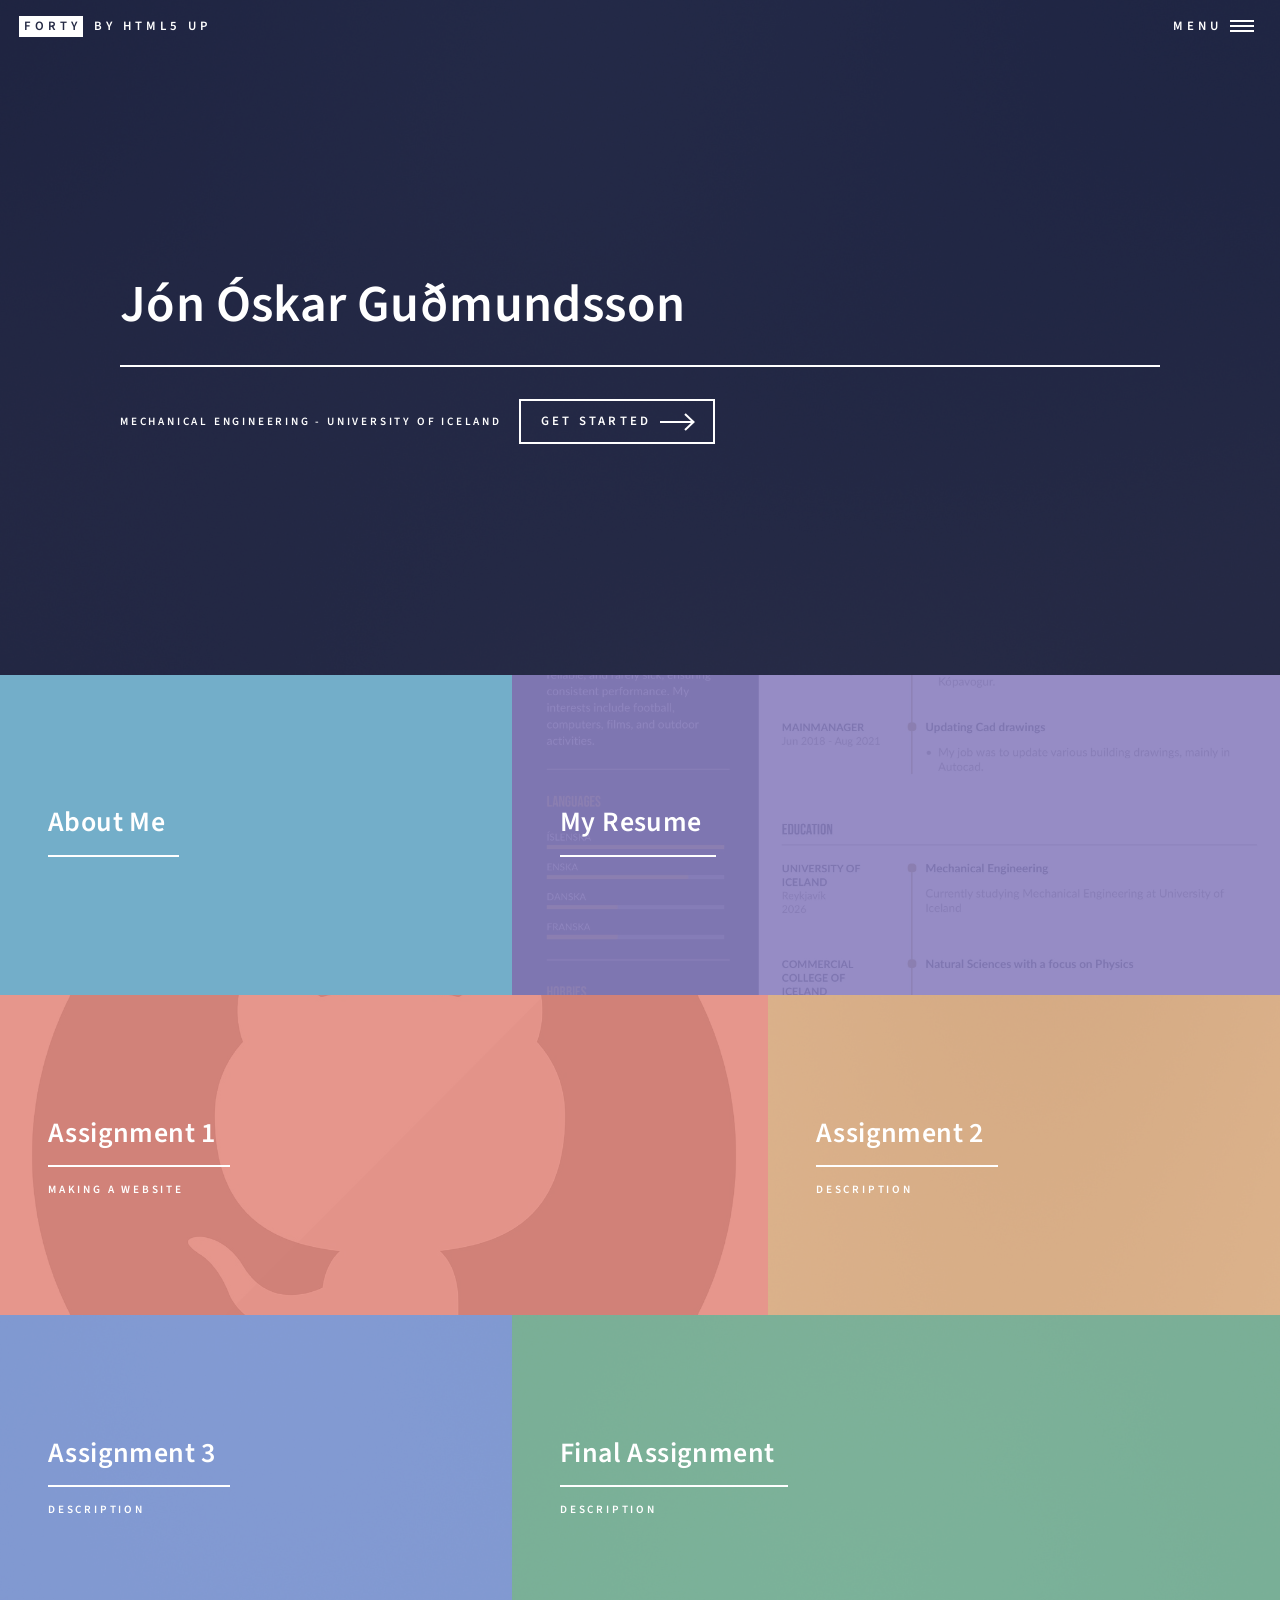
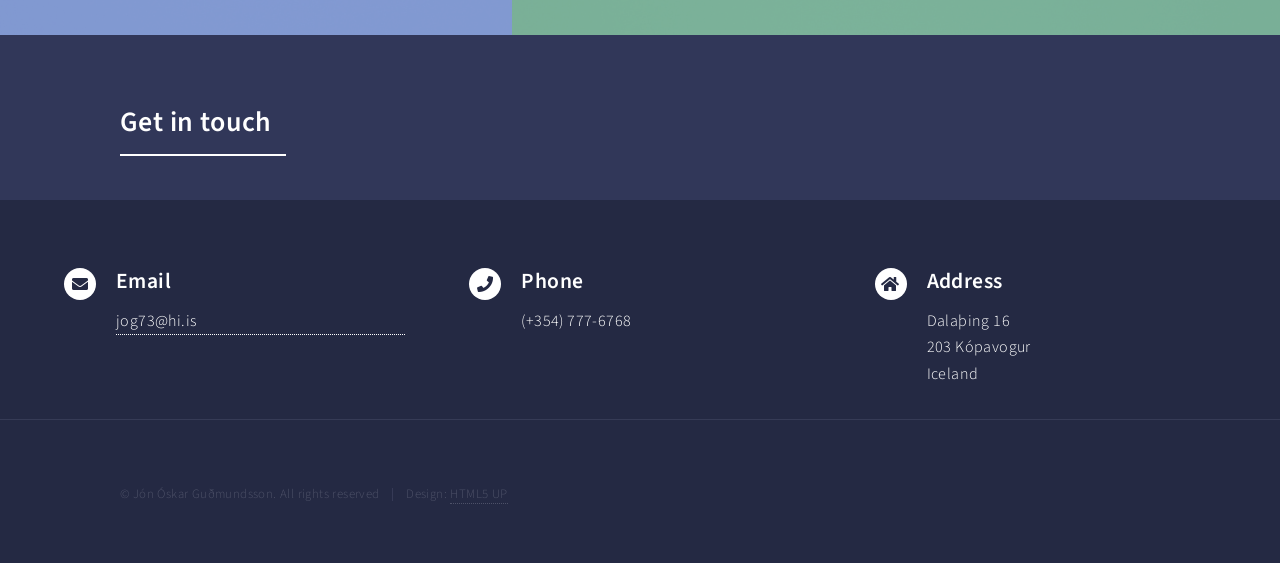
==== index.html @ 3172fc83 "Add website files" ====
<!DOCTYPE HTML>
<!--
	Forty by HTML5 UP
	html5up.net | @ajlkn
	Free for personal and commercial use under the CCA 3.0 license (html5up.net/license)
-->
<html>
	<head>
		<title>Forty by HTML5 UP</title>
		<meta charset="utf-8" />
		<meta name="viewport" content="width=device-width, initial-scale=1, user-scalable=no" />
		<link rel="stylesheet" href="assets/css/main.css" />
		<noscript><link rel="stylesheet" href="assets/css/noscript.css" /></noscript>
	</head>
	<body class="is-preload">

		<!-- Wrapper -->
			<div id="wrapper">

				<!-- Header -->
					<header id="header" class="alt">
						<a href="index.html" class="logo"><strong>Forty</strong> <span>by HTML5 UP</span></a>
						<nav>
							<a href="#menu">Menu</a>
						</nav>
					</header>

				<!-- Menu -->
					<nav id="menu">
						<ul class="links">
							<li><a href="index.html">Home</a></li>
							<li><a href="aboutme.html">About Me</a></li>
							<li><a href="resume.html">My Resume</a></li>
							<li><a href="assignment1.html">Assignment 1</a></li>
							<li><a href="assignment2.html">Assignment 2</a></li>
							<li><a href="assignment3.html">Assignment 3</a></li>
							<li><a href="finalassignment.html">Final Assignment </a></li>
						</ul>
					</nav>

				<!-- Banner -->
					<section id="banner" class="major">
						<div class="inner">
							<header class="major">
								<h1>Jón Óskar Guðmundsson</h1>
							</header>
							<div class="content">
								<p>Mechanical engineering - university of iceland</p>
								<ul class="actions">
									<li><a href="#one" class="button next scrolly">Get Started</a></li>
								</ul>
							</div>
						</div>
					</section>

				<!-- Main -->
					<div id="main">

						<!-- One -->
							<section id="one" class="tiles">
								<article>
									<span class="image">
										<img src="mig.jpg" alt="" />
									</span>
									<header class="major">
										<h3><a href="aboutme.html" class="link">About Me</a></h3>
										<p></p>
									</header>
								</article>
								<article>
									<span class="image">
										<img src="images/resume.jpg" alt="" />
									</span>
									<header class="major">
										<h3><a href="resume.html" class="link">My Resume</a></h3>
										<p></p>
									</header>
								</article>
								<article>
									<span class="image">
										<img src="images/github_image.jpg" alt="" />
									</span>
									<header class="major">
										<h3><a href="assignment1.html" class="link">Assignment 1</a></h3>
										<p>Making a website</p>
									</header>
								</article>
								<article>
									<span class="image">
										<img src="images/pic04.jpg" alt="" />
									</span>
									<header class="major">
										<h3><a href="assignment2.html" class="link">Assignment 2</a></h3>
										<p>Description</p>
									</header>
								</article>
								<article>
									<span class="image">
										<img src="images/pic05.jpg" alt="" />
									</span>
									<header class="major">
										<h3><a href="assignment3.html" class="link">Assignment 3</a></h3>
										<p>Description</p>
									</header>
								</article>
								<article>
									<span class="image">
										<img src="images/pic06.jpg" alt="" />
									</span>
									<header class="major">
										<h3><a href="finalassignment.html" class="link">Final Assignment</a></h3>
										<p>Description</p>
									</header>
								</article>
							</section>

						<!-- Two -->
							<section id="two">
								<div class="inner center">
									<header class="major">
										<h2>Get in touch</h2>
									</header>
								</div>
							</section>

					</div>

				<!-- Contact -->
					<section id="contact">
							<section class="split">
								<section>
									<div class="contact-method">
										<span class="icon solid alt fa-envelope"></span>
										<h3>Email</h3>
										<a href="#">jog73@hi.is</a>
									</div>
								</section>
								<section>
									<div class="contact-method">
										<span class="icon solid alt fa-phone"></span>
										<h3>Phone</h3>
										<span>(+354) 777-6768</span>
									</div>
								</section>
								<section>
									<div class="contact-method">
										<span class="icon solid alt fa-home"></span>
										<h3>Address</h3>
										<span>Dalaþing 16<br />
										203 Kópavogur<br />
										Iceland</span>
									</div>
								</section>
							</section>
					</section>
				
				<!-- Footer -->
					<footer id="footer">
						<div class="inner">
							<ul class="copyright">
								<li>© Jón Óskar Guðmundsson. All rights reserved</li><li>Design: <a href="https://html5up.net">HTML5 UP</a></li>
							</ul>
						</div>
					</footer>

			</div>

		<!-- Scripts -->
			<script src="assets/js/jquery.min.js"></script>
			<script src="assets/js/jquery.scrolly.min.js"></script>
			<script src="assets/js/jquery.scrollex.min.js"></script>
			<script src="assets/js/browser.min.js"></script>
			<script src="assets/js/breakpoints.min.js"></script>
			<script src="assets/js/util.js"></script>
			<script src="assets/js/main.js"></script>

	</body>
</html>
---- assets/css/main.css ----
@import url(fontawesome-all.min.css);
@import url("https://fonts.googleapis.com/css?family=Source+Sans+Pro:300,300italic,600,600italic");

/*
	Forty by HTML5 UP
	html5up.net | @ajlkn
	Free for personal and commercial use under the CCA 3.0 license (html5up.net/license)
*/

html, body, div, span, applet, object,
iframe, h1, h2, h3, h4, h5, h6, p, blockquote,
pre, a, abbr, acronym, address, big, cite,
code, del, dfn, em, img, ins, kbd, q, s, samp,
small, strike, strong, sub, sup, tt, var, b,
u, i, center, dl, dt, dd, ol, ul, li, fieldset,
form, label, legend, table, caption, tbody,
tfoot, thead, tr, th, td, article, aside,
canvas, details, embed, figure, figcaption,
footer, header, hgroup, menu, nav, output, ruby,
section, summary, time, mark, audio, video {
	margin: 0;
	padding: 0;
	border: 0;
	font-size: 100%;
	font: inherit;
	vertical-align: baseline;}

article, aside, details, figcaption, figure,
footer, header, hgroup, menu, nav, section {
	display: block;}

body {
	line-height: 1;
}

ol, ul {
	list-style: none;
}

blockquote, q {
	quotes: none;
}

	blockquote:before, blockquote:after, q:before, q:after {
		content: '';
		content: none;
	}

table {
	border-collapse: collapse;
	border-spacing: 0;
}

body {
	-webkit-text-size-adjust: none;
}

mark {
	background-color: transparent;
	color: inherit;
}

input::-moz-focus-inner {
	border: 0;
	padding: 0;
}

input, select, textarea {
	-moz-appearance: none;
	-webkit-appearance: none;
	-ms-appearance: none;
	appearance: none;
}

/* Basic */

	@-ms-viewport {
		width: device-width;
	}

	body {
		-ms-overflow-style: scrollbar;
	}

	@media screen and (max-width: 480px) {

		html, body {
			min-width: 320px;
		}

	}

	html {
		box-sizing: border-box;
	}

	*, *:before, *:after {
		box-sizing: inherit;
	}

	body {
		background: #242943; /* #242943 */
	}

		body.is-preload *, body.is-preload *:before, body.is-preload *:after {
			-moz-animation: none !important;
			-webkit-animation: none !important;
			-ms-animation: none !important;
			animation: none !important;
			-moz-transition: none !important;
			-webkit-transition: none !important;
			-ms-transition: none !important;
			transition: none !important;
		}

/* Type */

	body, input, select, textarea {
		color: #ffffff;
		font-family: "Source Sans Pro", Helvetica, sans-serif;
		font-size: 17pt;
		font-weight: 300;
		letter-spacing: 0.025em;
		line-height: 1.65;
	}

		@media screen and (max-width: 1680px) {

			body, input, select, textarea {
				font-size: 14pt;
			}

		}

		@media screen and (max-width: 1280px) {

			body, input, select, textarea {
				font-size: 12pt;
			}

		}

		@media screen and (max-width: 360px) {

			body, input, select, textarea {
				font-size: 11pt;
			}

		}

	a {
		-moz-transition: color 0.2s ease-in-out, border-bottom-color 0.2s ease-in-out;
		-webkit-transition: color 0.2s ease-in-out, border-bottom-color 0.2s ease-in-out;
		-ms-transition: color 0.2s ease-in-out, border-bottom-color 0.2s ease-in-out;
		transition: color 0.2s ease-in-out, border-bottom-color 0.2s ease-in-out;
		border-bottom: dotted 1px;
		color: inherit;
		text-decoration: none;
	}

		a:hover {
			border-bottom-color: transparent;
			color: #9bf1ff !important;
		}

		a:active {
			color: #53e3fb !important;
		}

	strong, b {
		color: #ffffff;
		font-weight: 600;
	}

	em, i {
		font-style: italic;
	}

	p {
		margin: 0 0 2em 0;
	}

	h1, h2, h3, h4, h5, h6 {
		color: #ffffff;
		font-weight: 600;
		line-height: 1.65;
		margin: 0 0 1em 0;
	}

		h1 a, h2 a, h3 a, h4 a, h5 a, h6 a {
			color: inherit;
			border-bottom: 0;
		}

	h1 {
		font-size: 2.5em;
	}

	h2 {
		font-size: 1.75em;
	}

	h3 {
		font-size: 1.35em;
	}

	h4 {
		font-size: 1.1em;
	}

	h5 {
		font-size: 0.9em;
	}

	h6 {
		font-size: 0.7em;
	}

	@media screen and (max-width: 736px) {

		h1 {
			font-size: 2em;
		}

		h2 {
			font-size: 1.5em;
		}

		h3 {
			font-size: 1.25em;
		}

	}

	sub {
		font-size: 0.8em;
		position: relative;
		top: 0.5em;
	}

	sup {
		font-size: 0.8em;
		position: relative;
		top: -0.5em;
	}

	blockquote {
		border-left: solid 4px rgba(212, 212, 255, 0.1);
		font-style: italic;
		margin: 0 0 2em 0;
		padding: 0.5em 0 0.5em 2em;
	}

	code {
		background: rgba(212, 212, 255, 0.035);
		font-family: "Courier New", monospace;
		font-size: 0.9em;
		margin: 0 0.25em;
		padding: 0.25em 0.65em;
	}

	pre {
		-webkit-overflow-scrolling: touch;
		font-family: "Courier New", monospace;
		font-size: 0.9em;
		margin: 0 0 2em 0;
	}

		pre code {
			display: block;
			line-height: 1.75;
			padding: 1em 1.5em;
			overflow-x: auto;
		}

	hr {
		border: 0;
		border-bottom: solid 1px rgba(212, 212, 255, 0.1);
		margin: 2em 0;
	}

		hr.major {
			margin: 3em 0;
		}

	.align-left {
		text-align: left;
	}

	.align-center {
		text-align: center;
	}

	.align-right {
		text-align: right;
	}

/* Row */

	.row {
		display: flex;
		flex-wrap: wrap;
		box-sizing: border-box;
		align-items: stretch;
	}

		.row > * {
			box-sizing: border-box;
		}

		.row.gtr-uniform > * > :last-child {
			margin-bottom: 0;
		}

		.row.aln-left {
			justify-content: flex-start;
		}

		.row.aln-center {
			justify-content: center;
		}

		.row.aln-right {
			justify-content: flex-end;
		}

		.row.aln-top {
			align-items: flex-start;
		}

		.row.aln-middle {
			align-items: center;
		}

		.row.aln-bottom {
			align-items: flex-end;
		}

		.row > .imp {
			order: -1;
		}

		.row > .col-1 {
			width: 8.33333%;
		}

		.row > .off-1 {
			margin-left: 8.33333%;
		}

		.row > .col-2 {
			width: 16.66667%;
		}

		.row > .off-2 {
			margin-left: 16.66667%;
		}

		.row > .col-3 {
			width: 25%;
		}

		.row > .off-3 {
			margin-left: 25%;
		}

		.row > .col-4 {
			width: 33.33333%;
		}

		.row > .off-4 {
			margin-left: 33.33333%;
		}

		.row > .col-5 {
			width: 41.66667%;
		}

		.row > .off-5 {
			margin-left: 41.66667%;
		}

		.row > .col-6 {
			width: 50%;
		}

		.row > .off-6 {
			margin-left: 50%;
		}

		.row > .col-7 {
			width: 58.33333%;
		}

		.row > .off-7 {
			margin-left: 58.33333%;
		}

		.row > .col-8 {
			width: 66.66667%;
		}

		.row > .off-8 {
			margin-left: 66.66667%;
		}

		.row > .col-9 {
			width: 75%;
		}

		.row > .off-9 {
			margin-left: 75%;
		}

		.row > .col-10 {
			width: 83.33333%;
		}

		.row > .off-10 {
			margin-left: 83.33333%;
		}

		.row > .col-11 {
			width: 91.66667%;
		}

		.row > .off-11 {
			margin-left: 91.66667%;
		}

		.row > .col-12 {
			width: 100%;
		}

		.row > .off-12 {
			margin-left: 100%;
		}

		.row.gtr-0 {
			margin-top: 0;
			margin-left: 0em;
		}

			.row.gtr-0 > * {
				padding: 0 0 0 0em;
			}

			.row.gtr-0.gtr-uniform {
				margin-top: 0em;
			}

				.row.gtr-0.gtr-uniform > * {
					padding-top: 0em;
				}

		.row.gtr-25 {
			margin-top: 0;
			margin-left: -0.5em;
		}

			.row.gtr-25 > * {
				padding: 0 0 0 0.5em;
			}

			.row.gtr-25.gtr-uniform {
				margin-top: -0.5em;
			}

				.row.gtr-25.gtr-uniform > * {
					padding-top: 0.5em;
				}

		.row.gtr-50 {
			margin-top: 0;
			margin-left: -1em;
		}

			.row.gtr-50 > * {
				padding: 0 0 0 1em;
			}

			.row.gtr-50.gtr-uniform {
				margin-top: -1em;
			}

				.row.gtr-50.gtr-uniform > * {
					padding-top: 1em;
				}

		.row {
			margin-top: 0;
			margin-left: -2em;
		}

			.row > * {
				padding: 0 0 0 2em;
			}

			.row.gtr-uniform {
				margin-top: -2em;
			}

				.row.gtr-uniform > * {
					padding-top: 2em;
				}

		.row.gtr-150 {
			margin-top: 0;
			margin-left: -3em;
		}

			.row.gtr-150 > * {
				padding: 0 0 0 3em;
			}

			.row.gtr-150.gtr-uniform {
				margin-top: -3em;
			}

				.row.gtr-150.gtr-uniform > * {
					padding-top: 3em;
				}

		.row.gtr-200 {
			margin-top: 0;
			margin-left: -4em;
		}

			.row.gtr-200 > * {
				padding: 0 0 0 4em;
			}

			.row.gtr-200.gtr-uniform {
				margin-top: -4em;
			}

				.row.gtr-200.gtr-uniform > * {
					padding-top: 4em;
				}

		@media screen and (max-width: 1680px) {

			.row {
				display: flex;
				flex-wrap: wrap;
				box-sizing: border-box;
				align-items: stretch;
			}

				.row > * {
					box-sizing: border-box;
				}

				.row.gtr-uniform > * > :last-child {
					margin-bottom: 0;
				}

				.row.aln-left {
					justify-content: flex-start;
				}

				.row.aln-center {
					justify-content: center;
				}

				.row.aln-right {
					justify-content: flex-end;
				}

				.row.aln-top {
					align-items: flex-start;
				}

				.row.aln-middle {
					align-items: center;
				}

				.row.aln-bottom {
					align-items: flex-end;
				}

				.row > .imp-xlarge {
					order: -1;
				}

				.row > .col-1-xlarge {
					width: 8.33333%;
				}

				.row > .off-1-xlarge {
					margin-left: 8.33333%;
				}

				.row > .col-2-xlarge {
					width: 16.66667%;
				}

				.row > .off-2-xlarge {
					margin-left: 16.66667%;
				}

				.row > .col-3-xlarge {
					width: 25%;
				}

				.row > .off-3-xlarge {
					margin-left: 25%;
				}

				.row > .col-4-xlarge {
					width: 33.33333%;
				}

				.row > .off-4-xlarge {
					margin-left: 33.33333%;
				}

				.row > .col-5-xlarge {
					width: 41.66667%;
				}

				.row > .off-5-xlarge {
					margin-left: 41.66667%;
				}

				.row > .col-6-xlarge {
					width: 50%;
				}

				.row > .off-6-xlarge {
					margin-left: 50%;
				}

				.row > .col-7-xlarge {
					width: 58.33333%;
				}

				.row > .off-7-xlarge {
					margin-left: 58.33333%;
				}

				.row > .col-8-xlarge {
					width: 66.66667%;
				}

				.row > .off-8-xlarge {
					margin-left: 66.66667%;
				}

				.row > .col-9-xlarge {
					width: 75%;
				}

				.row > .off-9-xlarge {
					margin-left: 75%;
				}

				.row > .col-10-xlarge {
					width: 83.33333%;
				}

				.row > .off-10-xlarge {
					margin-left: 83.33333%;
				}

				.row > .col-11-xlarge {
					width: 91.66667%;
				}

				.row > .off-11-xlarge {
					margin-left: 91.66667%;
				}

				.row > .col-12-xlarge {
					width: 100%;
				}

				.row > .off-12-xlarge {
					margin-left: 100%;
				}

				.row.gtr-0 {
					margin-top: 0;
					margin-left: 0em;
				}

					.row.gtr-0 > * {
						padding: 0 0 0 0em;
					}

					.row.gtr-0.gtr-uniform {
						margin-top: 0em;
					}

						.row.gtr-0.gtr-uniform > * {
							padding-top: 0em;
						}

				.row.gtr-25 {
					margin-top: 0;
					margin-left: -0.5em;
				}

					.row.gtr-25 > * {
						padding: 0 0 0 0.5em;
					}

					.row.gtr-25.gtr-uniform {
						margin-top: -0.5em;
					}

						.row.gtr-25.gtr-uniform > * {
							padding-top: 0.5em;
						}

				.row.gtr-50 {
					margin-top: 0;
					margin-left: -1em;
				}

					.row.gtr-50 > * {
						padding: 0 0 0 1em;
					}

					.row.gtr-50.gtr-uniform {
						margin-top: -1em;
					}

						.row.gtr-50.gtr-uniform > * {
							padding-top: 1em;
						}

				.row {
					margin-top: 0;
					margin-left: -2em;
				}

					.row > * {
						padding: 0 0 0 2em;
					}

					.row.gtr-uniform {
						margin-top: -2em;
					}

						.row.gtr-uniform > * {
							padding-top: 2em;
						}

				.row.gtr-150 {
					margin-top: 0;
					margin-left: -3em;
				}

					.row.gtr-150 > * {
						padding: 0 0 0 3em;
					}

					.row.gtr-150.gtr-uniform {
						margin-top: -3em;
					}

						.row.gtr-150.gtr-uniform > * {
							padding-top: 3em;
						}

				.row.gtr-200 {
					margin-top: 0;
					margin-left: -4em;
				}

					.row.gtr-200 > * {
						padding: 0 0 0 4em;
					}

					.row.gtr-200.gtr-uniform {
						margin-top: -4em;
					}

						.row.gtr-200.gtr-uniform > * {
							padding-top: 4em;
						}

		}

		@media screen and (max-width: 1280px) {

			.row {
				display: flex;
				flex-wrap: wrap;
				box-sizing: border-box;
				align-items: stretch;
			}

				.row > * {
					box-sizing: border-box;
				}

				.row.gtr-uniform > * > :last-child {
					margin-bottom: 0;
				}

				.row.aln-left {
					justify-content: flex-start;
				}

				.row.aln-center {
					justify-content: center;
				}

				.row.aln-right {
					justify-content: flex-end;
				}

				.row.aln-top {
					align-items: flex-start;
				}

				.row.aln-middle {
					align-items: center;
				}

				.row.aln-bottom {
					align-items: flex-end;
				}

				.row > .imp-large {
					order: -1;
				}

				.row > .col-1-large {
					width: 8.33333%;
				}

				.row > .off-1-large {
					margin-left: 8.33333%;
				}

				.row > .col-2-large {
					width: 16.66667%;
				}

				.row > .off-2-large {
					margin-left: 16.66667%;
				}

				.row > .col-3-large {
					width: 25%;
				}

				.row > .off-3-large {
					margin-left: 25%;
				}

				.row > .col-4-large {
					width: 33.33333%;
				}

				.row > .off-4-large {
					margin-left: 33.33333%;
				}

				.row > .col-5-large {
					width: 41.66667%;
				}

				.row > .off-5-large {
					margin-left: 41.66667%;
				}

				.row > .col-6-large {
					width: 50%;
				}

				.row > .off-6-large {
					margin-left: 50%;
				}

				.row > .col-7-large {
					width: 58.33333%;
				}

				.row > .off-7-large {
					margin-left: 58.33333%;
				}

				.row > .col-8-large {
					width: 66.66667%;
				}

				.row > .off-8-large {
					margin-left: 66.66667%;
				}

				.row > .col-9-large {
					width: 75%;
				}

				.row > .off-9-large {
					margin-left: 75%;
				}

				.row > .col-10-large {
					width: 83.33333%;
				}

				.row > .off-10-large {
					margin-left: 83.33333%;
				}

				.row > .col-11-large {
					width: 91.66667%;
				}

				.row > .off-11-large {
					margin-left: 91.66667%;
				}

				.row > .col-12-large {
					width: 100%;
				}

				.row > .off-12-large {
					margin-left: 100%;
				}

				.row.gtr-0 {
					margin-top: 0;
					margin-left: 0em;
				}

					.row.gtr-0 > * {
						padding: 0 0 0 0em;
					}

					.row.gtr-0.gtr-uniform {
						margin-top: 0em;
					}

						.row.gtr-0.gtr-uniform > * {
							padding-top: 0em;
						}

				.row.gtr-25 {
					margin-top: 0;
					margin-left: -0.375em;
				}

					.row.gtr-25 > * {
						padding: 0 0 0 0.375em;
					}

					.row.gtr-25.gtr-uniform {
						margin-top: -0.375em;
					}

						.row.gtr-25.gtr-uniform > * {
							padding-top: 0.375em;
						}

				.row.gtr-50 {
					margin-top: 0;
					margin-left: -0.75em;
				}

					.row.gtr-50 > * {
						padding: 0 0 0 0.75em;
					}

					.row.gtr-50.gtr-uniform {
						margin-top: -0.75em;
					}

						.row.gtr-50.gtr-uniform > * {
							padding-top: 0.75em;
						}

				.row {
					margin-top: 0;
					margin-left: -1.5em;
				}

					.row > * {
						padding: 0 0 0 1.5em;
					}

					.row.gtr-uniform {
						margin-top: -1.5em;
					}

						.row.gtr-uniform > * {
							padding-top: 1.5em;
						}

				.row.gtr-150 {
					margin-top: 0;
					margin-left: -2.25em;
				}

					.row.gtr-150 > * {
						padding: 0 0 0 2.25em;
					}

					.row.gtr-150.gtr-uniform {
						margin-top: -2.25em;
					}

						.row.gtr-150.gtr-uniform > * {
							padding-top: 2.25em;
						}

				.row.gtr-200 {
					margin-top: 0;
					margin-left: -3em;
				}

					.row.gtr-200 > * {
						padding: 0 0 0 3em;
					}

					.row.gtr-200.gtr-uniform {
						margin-top: -3em;
					}

						.row.gtr-200.gtr-uniform > * {
							padding-top: 3em;
						}

		}

		@media screen and (max-width: 980px) {

			.row {
				display: flex;
				flex-wrap: wrap;
				box-sizing: border-box;
				align-items: stretch;
			}

				.row > * {
					box-sizing: border-box;
				}

				.row.gtr-uniform > * > :last-child {
					margin-bottom: 0;
				}

				.row.aln-left {
					justify-content: flex-start;
				}

				.row.aln-center {
					justify-content: center;
				}

				.row.aln-right {
					justify-content: flex-end;
				}

				.row.aln-top {
					align-items: flex-start;
				}

				.row.aln-middle {
					align-items: center;
				}

				.row.aln-bottom {
					align-items: flex-end;
				}

				.row > .imp-medium {
					order: -1;
				}

				.row > .col-1-medium {
					width: 8.33333%;
				}

				.row > .off-1-medium {
					margin-left: 8.33333%;
				}

				.row > .col-2-medium {
					width: 16.66667%;
				}

				.row > .off-2-medium {
					margin-left: 16.66667%;
				}

				.row > .col-3-medium {
					width: 25%;
				}

				.row > .off-3-medium {
					margin-left: 25%;
				}

				.row > .col-4-medium {
					width: 33.33333%;
				}

				.row > .off-4-medium {
					margin-left: 33.33333%;
				}

				.row > .col-5-medium {
					width: 41.66667%;
				}

				.row > .off-5-medium {
					margin-left: 41.66667%;
				}

				.row > .col-6-medium {
					width: 50%;
				}

				.row > .off-6-medium {
					margin-left: 50%;
				}

				.row > .col-7-medium {
					width: 58.33333%;
				}

				.row > .off-7-medium {
					margin-left: 58.33333%;
				}

				.row > .col-8-medium {
					width: 66.66667%;
				}

				.row > .off-8-medium {
					margin-left: 66.66667%;
				}

				.row > .col-9-medium {
					width: 75%;
				}

				.row > .off-9-medium {
					margin-left: 75%;
				}

				.row > .col-10-medium {
					width: 83.33333%;
				}

				.row > .off-10-medium {
					margin-left: 83.33333%;
				}

				.row > .col-11-medium {
					width: 91.66667%;
				}

				.row > .off-11-medium {
					margin-left: 91.66667%;
				}

				.row > .col-12-medium {
					width: 100%;
				}

				.row > .off-12-medium {
					margin-left: 100%;
				}

				.row.gtr-0 {
					margin-top: 0;
					margin-left: 0em;
				}

					.row.gtr-0 > * {
						padding: 0 0 0 0em;
					}

					.row.gtr-0.gtr-uniform {
						margin-top: 0em;
					}

						.row.gtr-0.gtr-uniform > * {
							padding-top: 0em;
						}

				.row.gtr-25 {
					margin-top: 0;
					margin-left: -0.375em;
				}

					.row.gtr-25 > * {
						padding: 0 0 0 0.375em;
					}

					.row.gtr-25.gtr-uniform {
						margin-top: -0.375em;
					}

						.row.gtr-25.gtr-uniform > * {
							padding-top: 0.375em;
						}

				.row.gtr-50 {
					margin-top: 0;
					margin-left: -0.75em;
				}

					.row.gtr-50 > * {
						padding: 0 0 0 0.75em;
					}

					.row.gtr-50.gtr-uniform {
						margin-top: -0.75em;
					}

						.row.gtr-50.gtr-uniform > * {
							padding-top: 0.75em;
						}

				.row {
					margin-top: 0;
					margin-left: -1.5em;
				}

					.row > * {
						padding: 0 0 0 1.5em;
					}

					.row.gtr-uniform {
						margin-top: -1.5em;
					}

						.row.gtr-uniform > * {
							padding-top: 1.5em;
						}

				.row.gtr-150 {
					margin-top: 0;
					margin-left: -2.25em;
				}

					.row.gtr-150 > * {
						padding: 0 0 0 2.25em;
					}

					.row.gtr-150.gtr-uniform {
						margin-top: -2.25em;
					}

						.row.gtr-150.gtr-uniform > * {
							padding-top: 2.25em;
						}

				.row.gtr-200 {
					margin-top: 0;
					margin-left: -3em;
				}

					.row.gtr-200 > * {
						padding: 0 0 0 3em;
					}

					.row.gtr-200.gtr-uniform {
						margin-top: -3em;
					}

						.row.gtr-200.gtr-uniform > * {
							padding-top: 3em;
						}

		}

		@media screen and (max-width: 736px) {

			.row {
				display: flex;
				flex-wrap: wrap;
				box-sizing: border-box;
				align-items: stretch;
			}

				.row > * {
					box-sizing: border-box;
				}

				.row.gtr-uniform > * > :last-child {
					margin-bottom: 0;
				}

				.row.aln-left {
					justify-content: flex-start;
				}

				.row.aln-center {
					justify-content: center;
				}

				.row.aln-right {
					justify-content: flex-end;
				}

				.row.aln-top {
					align-items: flex-start;
				}

				.row.aln-middle {
					align-items: center;
				}

				.row.aln-bottom {
					align-items: flex-end;
				}

				.row > .imp-small {
					order: -1;
				}

				.row > .col-1-small {
					width: 8.33333%;
				}

				.row > .off-1-small {
					margin-left: 8.33333%;
				}

				.row > .col-2-small {
					width: 16.66667%;
				}

				.row > .off-2-small {
					margin-left: 16.66667%;
				}

				.row > .col-3-small {
					width: 25%;
				}

				.row > .off-3-small {
					margin-left: 25%;
				}

				.row > .col-4-small {
					width: 33.33333%;
				}

				.row > .off-4-small {
					margin-left: 33.33333%;
				}

				.row > .col-5-small {
					width: 41.66667%;
				}

				.row > .off-5-small {
					margin-left: 41.66667%;
				}

				.row > .col-6-small {
					width: 50%;
				}

				.row > .off-6-small {
					margin-left: 50%;
				}

				.row > .col-7-small {
					width: 58.33333%;
				}

				.row > .off-7-small {
					margin-left: 58.33333%;
				}

				.row > .col-8-small {
					width: 66.66667%;
				}

				.row > .off-8-small {
					margin-left: 66.66667%;
				}

				.row > .col-9-small {
					width: 75%;
				}

				.row > .off-9-small {
					margin-left: 75%;
				}

				.row > .col-10-small {
					width: 83.33333%;
				}

				.row > .off-10-small {
					margin-left: 83.33333%;
				}

				.row > .col-11-small {
					width: 91.66667%;
				}

				.row > .off-11-small {
					margin-left: 91.66667%;
				}

				.row > .col-12-small {
					width: 100%;
				}

				.row > .off-12-small {
					margin-left: 100%;
				}

				.row.gtr-0 {
					margin-top: 0;
					margin-left: 0em;
				}

					.row.gtr-0 > * {
						padding: 0 0 0 0em;
					}

					.row.gtr-0.gtr-uniform {
						margin-top: 0em;
					}

						.row.gtr-0.gtr-uniform > * {
							padding-top: 0em;
						}

				.row.gtr-25 {
					margin-top: 0;
					margin-left: -0.3125em;
				}

					.row.gtr-25 > * {
						padding: 0 0 0 0.3125em;
					}

					.row.gtr-25.gtr-uniform {
						margin-top: -0.3125em;
					}

						.row.gtr-25.gtr-uniform > * {
							padding-top: 0.3125em;
						}

				.row.gtr-50 {
					margin-top: 0;
					margin-left: -0.625em;
				}

					.row.gtr-50 > * {
						padding: 0 0 0 0.625em;
					}

					.row.gtr-50.gtr-uniform {
						margin-top: -0.625em;
					}

						.row.gtr-50.gtr-uniform > * {
							padding-top: 0.625em;
						}

				.row {
					margin-top: 0;
					margin-left: -1.25em;
				}

					.row > * {
						padding: 0 0 0 1.25em;
					}

					.row.gtr-uniform {
						margin-top: -1.25em;
					}

						.row.gtr-uniform > * {
							padding-top: 1.25em;
						}

				.row.gtr-150 {
					margin-top: 0;
					margin-left: -1.875em;
				}

					.row.gtr-150 > * {
						padding: 0 0 0 1.875em;
					}

					.row.gtr-150.gtr-uniform {
						margin-top: -1.875em;
					}

						.row.gtr-150.gtr-uniform > * {
							padding-top: 1.875em;
						}

				.row.gtr-200 {
					margin-top: 0;
					margin-left: -2.5em;
				}

					.row.gtr-200 > * {
						padding: 0 0 0 2.5em;
					}

					.row.gtr-200.gtr-uniform {
						margin-top: -2.5em;
					}

						.row.gtr-200.gtr-uniform > * {
							padding-top: 2.5em;
						}

		}

		@media screen and (max-width: 480px) {

			.row {
				display: flex;
				flex-wrap: wrap;
				box-sizing: border-box;
				align-items: stretch;
			}

				.row > * {
					box-sizing: border-box;
				}

				.row.gtr-uniform > * > :last-child {
					margin-bottom: 0;
				}

				.row.aln-left {
					justify-content: flex-start;
				}

				.row.aln-center {
					justify-content: center;
				}

				.row.aln-right {
					justify-content: flex-end;
				}

				.row.aln-top {
					align-items: flex-start;
				}

				.row.aln-middle {
					align-items: center;
				}

				.row.aln-bottom {
					align-items: flex-end;
				}

				.row > .imp-xsmall {
					order: -1;
				}

				.row > .col-1-xsmall {
					width: 8.33333%;
				}

				.row > .off-1-xsmall {
					margin-left: 8.33333%;
				}

				.row > .col-2-xsmall {
					width: 16.66667%;
				}

				.row > .off-2-xsmall {
					margin-left: 16.66667%;
				}

				.row > .col-3-xsmall {
					width: 25%;
				}

				.row > .off-3-xsmall {
					margin-left: 25%;
				}

				.row > .col-4-xsmall {
					width: 33.33333%;
				}

				.row > .off-4-xsmall {
					margin-left: 33.33333%;
				}

				.row > .col-5-xsmall {
					width: 41.66667%;
				}

				.row > .off-5-xsmall {
					margin-left: 41.66667%;
				}

				.row > .col-6-xsmall {
					width: 50%;
				}

				.row > .off-6-xsmall {
					margin-left: 50%;
				}

				.row > .col-7-xsmall {
					width: 58.33333%;
				}

				.row > .off-7-xsmall {
					margin-left: 58.33333%;
				}

				.row > .col-8-xsmall {
					width: 66.66667%;
				}

				.row > .off-8-xsmall {
					margin-left: 66.66667%;
				}

				.row > .col-9-xsmall {
					width: 75%;
				}

				.row > .off-9-xsmall {
					margin-left: 75%;
				}

				.row > .col-10-xsmall {
					width: 83.33333%;
				}

				.row > .off-10-xsmall {
					margin-left: 83.33333%;
				}

				.row > .col-11-xsmall {
					width: 91.66667%;
				}

				.row > .off-11-xsmall {
					margin-left: 91.66667%;
				}

				.row > .col-12-xsmall {
					width: 100%;
				}

				.row > .off-12-xsmall {
					margin-left: 100%;
				}

				.row.gtr-0 {
					margin-top: 0;
					margin-left: 0em;
				}

					.row.gtr-0 > * {
						padding: 0 0 0 0em;
					}

					.row.gtr-0.gtr-uniform {
						margin-top: 0em;
					}

						.row.gtr-0.gtr-uniform > * {
							padding-top: 0em;
						}

				.row.gtr-25 {
					margin-top: 0;
					margin-left: -0.3125em;
				}

					.row.gtr-25 > * {
						padding: 0 0 0 0.3125em;
					}

					.row.gtr-25.gtr-uniform {
						margin-top: -0.3125em;
					}

						.row.gtr-25.gtr-uniform > * {
							padding-top: 0.3125em;
						}

				.row.gtr-50 {
					margin-top: 0;
					margin-left: -0.625em;
				}

					.row.gtr-50 > * {
						padding: 0 0 0 0.625em;
					}

					.row.gtr-50.gtr-uniform {
						margin-top: -0.625em;
					}

						.row.gtr-50.gtr-uniform > * {
							padding-top: 0.625em;
						}

				.row {
					margin-top: 0;
					margin-left: -1.25em;
				}

					.row > * {
						padding: 0 0 0 1.25em;
					}

					.row.gtr-uniform {
						margin-top: -1.25em;
					}

						.row.gtr-uniform > * {
							padding-top: 1.25em;
						}

				.row.gtr-150 {
					margin-top: 0;
					margin-left: -1.875em;
				}

					.row.gtr-150 > * {
						padding: 0 0 0 1.875em;
					}

					.row.gtr-150.gtr-uniform {
						margin-top: -1.875em;
					}

						.row.gtr-150.gtr-uniform > * {
							padding-top: 1.875em;
						}

				.row.gtr-200 {
					margin-top: 0;
					margin-left: -2.5em;
				}

					.row.gtr-200 > * {
						padding: 0 0 0 2.5em;
					}

					.row.gtr-200.gtr-uniform {
						margin-top: -2.5em;
					}

						.row.gtr-200.gtr-uniform > * {
							padding-top: 2.5em;
						}

		}

/* Section/Article */

	section.special, article.special {
		text-align: center;
	}

	header.major {
		width: -moz-max-content;
		width: -webkit-max-content;
		width: -ms-max-content;
		width: max-content;
		margin-bottom: 2em;
	}

		header.major > :first-child {
			margin-bottom: 0;
			width: calc(100% + 0.5em);
		}

			header.major > :first-child:after {
				content: '';
				background-color: #ffffff;
				display: block;
				height: 2px;
				margin: 0.325em 0 0.5em 0;
				width: 100%;
			}

		header.major > p {
			font-size: 0.7em;
			font-weight: 600;
			letter-spacing: 0.25em;
			margin-bottom: 0;
			text-transform: uppercase;
		}

		body.is-ie header.major > :first-child:after {
			max-width: 9em;
		}

		body.is-ie header.major > h1:after {
			max-width: 100% !important;
		}

	@media screen and (max-width: 736px) {

		header.major > p br {
			display: none;
		}

	}

/* Form */

	form {
		margin: 0 0 2em 0;
	}

		form > :last-child {
			margin-bottom: 0;
		}

		form > .fields {
			display: -moz-flex;
			display: -webkit-flex;
			display: -ms-flex;
			display: flex;
			-moz-flex-wrap: wrap;
			-webkit-flex-wrap: wrap;
			-ms-flex-wrap: wrap;
			flex-wrap: wrap;
			width: calc(100% + 3em);
			margin: -1.5em 0 2em -1.5em;
		}

			form > .fields > .field {
				-moz-flex-grow: 0;
				-webkit-flex-grow: 0;
				-ms-flex-grow: 0;
				flex-grow: 0;
				-moz-flex-shrink: 0;
				-webkit-flex-shrink: 0;
				-ms-flex-shrink: 0;
				flex-shrink: 0;
				padding: 1.5em 0 0 1.5em;
				width: calc(100% - 1.5em);
			}

				form > .fields > .field.half {
					width: calc(50% - 0.75em);
				}

				form > .fields > .field.third {
					width: calc(100%/3 - 0.5em);
				}

				form > .fields > .field.quarter {
					width: calc(25% - 0.375em);
				}

		@media screen and (max-width: 480px) {

			form > .fields {
				width: calc(100% + 3em);
				margin: -1.5em 0 2em -1.5em;
			}

				form > .fields > .field {
					padding: 1.5em 0 0 1.5em;
					width: calc(100% - 1.5em);
				}

					form > .fields > .field.half {
						width: calc(100% - 1.5em);
					}

					form > .fields > .field.third {
						width: calc(100% - 1.5em);
					}

					form > .fields > .field.quarter {
						width: calc(100% - 1.5em);
					}

		}

	label {
		color: #ffffff;
		display: block;
		font-size: 0.8em;
		font-weight: 600;
		letter-spacing: 0.25em;
		margin: 0 0 1em 0;
		text-transform: uppercase;
	}

	input[type="text"],
	input[type="password"],
	input[type="email"],
	input[type="tel"],
	input[type="search"],
	input[type="url"],
	select,
	textarea {
		-moz-appearance: none;
		-webkit-appearance: none;
		-ms-appearance: none;
		appearance: none;
		background: rgba(212, 212, 255, 0.035);
		border: none;
		border-radius: 0;
		color: inherit;
		display: block;
		outline: 0;
		padding: 0 1em;
		text-decoration: none;
		width: 100%;
	}

		input[type="text"]:invalid,
		input[type="password"]:invalid,
		input[type="email"]:invalid,
		input[type="tel"]:invalid,
		input[type="search"]:invalid,
		input[type="url"]:invalid,
		select:invalid,
		textarea:invalid {
			box-shadow: none;
		}

		input[type="text"]:focus,
		input[type="password"]:focus,
		input[type="email"]:focus,
		input[type="tel"]:focus,
		input[type="search"]:focus,
		input[type="url"]:focus,
		select:focus,
		textarea:focus {
			border-color: #9bf1ff;
			box-shadow: 0 0 0 2px #9bf1ff;
		}

	select {
		background-image: url("data:image/svg+xml;charset=utf8,%3Csvg xmlns='http://www.w3.org/2000/svg' width='40' height='40' preserveAspectRatio='none' viewBox='0 0 40 40'%3E%3Cpath d='M9.4,12.3l10.4,10.4l10.4-10.4c0.2-0.2,0.5-0.4,0.9-0.4c0.3,0,0.6,0.1,0.9,0.4l3.3,3.3c0.2,0.2,0.4,0.5,0.4,0.9 c0,0.4-0.1,0.6-0.4,0.9L20.7,31.9c-0.2,0.2-0.5,0.4-0.9,0.4c-0.3,0-0.6-0.1-0.9-0.4L4.3,17.3c-0.2-0.2-0.4-0.5-0.4-0.9 c0-0.4,0.1-0.6,0.4-0.9l3.3-3.3c0.2-0.2,0.5-0.4,0.9-0.4S9.1,12.1,9.4,12.3z' fill='rgba(212, 212, 255, 0.1)' /%3E%3C/svg%3E");
		background-size: 1.25rem;
		background-repeat: no-repeat;
		background-position: calc(100% - 1rem) center;
		height: 2.75em;
		padding-right: 2.75em;
		text-overflow: ellipsis;
	}

		select option {
			color: #ffffff;
			background: #242943;
		}

		select:focus::-ms-value {
			background-color: transparent;
		}

		select::-ms-expand {
			display: none;
		}

	input[type="text"],
	input[type="password"],
	input[type="email"],
	input[type="tel"],
	input[type="search"],
	input[type="url"],
	select {
		height: 2.75em;
	}

	textarea {
		padding: 0.75em 1em;
	}

	input[type="checkbox"],
	input[type="radio"] {
		-moz-appearance: none;
		-webkit-appearance: none;
		-ms-appearance: none;
		appearance: none;
		display: block;
		float: left;
		margin-right: -2em;
		opacity: 0;
		width: 1em;
		z-index: -1;
	}

		input[type="checkbox"] + label,
		input[type="radio"] + label {
			text-decoration: none;
			color: #ffffff;
			cursor: pointer;
			display: inline-block;
			font-weight: 300;
			padding-left: 2.65em;
			padding-right: 0.75em;
			position: relative;
		}

			input[type="checkbox"] + label:before,
			input[type="radio"] + label:before {
				-moz-osx-font-smoothing: grayscale;
				-webkit-font-smoothing: antialiased;
				display: inline-block;
				font-style: normal;
				font-variant: normal;
				text-rendering: auto;
				line-height: 1;
				text-transform: none !important;
				font-family: 'Font Awesome 5 Free';
				font-weight: 900;
			}

			input[type="checkbox"] + label:before,
			input[type="radio"] + label:before {
				background: rgba(212, 212, 255, 0.035);
				content: '';
				display: inline-block;
				font-size: 0.8em;
				height: 2.0625em;
				left: 0;
				letter-spacing: 0;
				line-height: 2.0625em;
				position: absolute;
				text-align: center;
				top: 0;
				width: 2.0625em;
			}

		input[type="checkbox"]:checked + label:before,
		input[type="radio"]:checked + label:before {
			background: #ffffff;
			border-color: #9bf1ff;
			content: '\f00c';
			color: #242943;
		}

		input[type="checkbox"]:focus + label:before,
		input[type="radio"]:focus + label:before {
			box-shadow: 0 0 0 2px #9bf1ff;
		}

	input[type="radio"] + label:before {
		border-radius: 100%;
	}

	::-webkit-input-placeholder {
		color: rgba(244, 244, 255, 0.2) !important;
		opacity: 1.0;
	}

	:-moz-placeholder {
		color: rgba(244, 244, 255, 0.2) !important;
		opacity: 1.0;
	}

	::-moz-placeholder {
		color: rgba(244, 244, 255, 0.2) !important;
		opacity: 1.0;
	}

	:-ms-input-placeholder {
		color: rgba(244, 244, 255, 0.2) !important;
		opacity: 1.0;
	}

/* Box */

	.box {
		border: solid 1px rgba(212, 212, 255, 0.1);
		margin-bottom: 2em;
		padding: 1.5em;
	}

		.box > :last-child,
		.box > :last-child > :last-child,
		.box > :last-child > :last-child > :last-child {
			margin-bottom: 0;
		}

		.box.alt {
			border: 0;
			border-radius: 0;
			padding: 0;
		}

/* Icon */

	.icon {
		text-decoration: none;
		border-bottom: none;
		position: relative;
	}

		.icon:before {
			-moz-osx-font-smoothing: grayscale;
			-webkit-font-smoothing: antialiased;
			display: inline-block;
			font-style: normal;
			font-variant: normal;
			text-rendering: auto;
			line-height: 1;
			text-transform: none !important;
			font-family: 'Font Awesome 5 Free';
			font-weight: 400;
		}

		.icon > .label {
			display: none;
		}

		.icon:before {
			line-height: inherit;
		}

		.icon.solid:before {
			font-weight: 900;
		}

		.icon.brands:before {
			font-family: 'Font Awesome 5 Brands';
		}

		.icon.alt:before {
			background-color: #ffffff;
			border-radius: 100%;
			color: #242943;
			display: inline-block;
			height: 2em;
			line-height: 2em;
			text-align: center;
			width: 2em;
		}

	a.icon.alt:before {
		-moz-transition: background-color 0.2s ease-in-out;
		-webkit-transition: background-color 0.2s ease-in-out;
		-ms-transition: background-color 0.2s ease-in-out;
		transition: background-color 0.2s ease-in-out;
	}

	a.icon.alt:hover:before {
		background-color: #6fc3df;
	}

	a.icon.alt:active:before {
		background-color: #37a6cb;
	}

/* Image */

	.image {
		border: 0;
		display: inline-block;
		position: relative;
	}

		.image img {
			display: block;
		}

		.image.left, .image.right {
			max-width: 30%;
		}

			.image.left img, .image.right img {
				width: 100%;
			}

		.image.left {
			float: left;
			margin: 0 1.5em 1.25em 0;
			top: 0.25em;
		}

		.image.right {
			float: right;
			margin: 0 0 1.25em 1.5em;
			top: 0.25em;
		}

		.image.fit {
			display: block;
			margin: 0 0 2em 0;
			width: 100%;
		}

			.image.fit img {
				width: 100%;
			}

		.image.main {
			display: block;
			margin: 2.5em 0;
			width: 100%;
		}

			.image.main img {
				width: 100%;
			}

			@media screen and (max-width: 736px) {

				.image.main {
					margin: 1.5em 0;
				}

			}

/* List */

	ol {
		list-style: decimal;
		margin: 0 0 2em 0;
		padding-left: 1.25em;
	}

		ol li {
			padding-left: 0.25em;
		}

	ul {
		list-style: disc;
		margin: 0 0 2em 0;
		padding-left: 1em;
	}

		ul li {
			padding-left: 0.5em;
		}

		ul.alt {
			list-style: none;
			padding-left: 0;
		}

			ul.alt li {
				border-top: solid 1px rgba(212, 212, 255, 0.1);
				padding: 0.5em 0;
			}

				ul.alt li:first-child {
					border-top: 0;
					padding-top: 0;
				}

	dl {
		margin: 0 0 2em 0;
	}

		dl dt {
			display: block;
			font-weight: 600;
			margin: 0 0 1em 0;
		}

		dl dd {
			margin-left: 2em;
		}

/* Actions */

	ul.actions {
		display: -moz-flex;
		display: -webkit-flex;
		display: -ms-flex;
		display: flex;
		cursor: default;
		list-style: none;
		margin-left: -1em;
		padding-left: 0;
	}

		ul.actions li {
			padding: 0 0 0 1em;
			vertical-align: middle;
		}

		ul.actions.special {
			-moz-justify-content: center;
			-webkit-justify-content: center;
			-ms-justify-content: center;
			justify-content: center;
			width: 100%;
			margin-left: 0;
		}

			ul.actions.special li:first-child {
				padding-left: 0;
			}

		ul.actions.stacked {
			-moz-flex-direction: column;
			-webkit-flex-direction: column;
			-ms-flex-direction: column;
			flex-direction: column;
			margin-left: 0;
		}

			ul.actions.stacked li {
				padding: 1.3em 0 0 0;
			}

				ul.actions.stacked li:first-child {
					padding-top: 0;
				}

		ul.actions.fit {
			width: calc(100% + 1em);
		}

			ul.actions.fit li {
				-moz-flex-grow: 1;
				-webkit-flex-grow: 1;
				-ms-flex-grow: 1;
				flex-grow: 1;
				-moz-flex-shrink: 1;
				-webkit-flex-shrink: 1;
				-ms-flex-shrink: 1;
				flex-shrink: 1;
				width: 100%;
			}

				ul.actions.fit li > * {
					width: 100%;
				}

			ul.actions.fit.stacked {
				width: 100%;
			}

/* Icons */

	ul.icons {
		cursor: default;
		list-style: none;
		padding-left: 0;
	}

		ul.icons li {
			display: inline-block;
			padding: 0 1em 0 0;
		}

			ul.icons li:last-child {
				padding-right: 0;
			}

		@media screen and (max-width: 736px) {

			ul.icons li {
				padding: 0 0.75em 0 0;
			}

		}

/* Pagination */

	ul.pagination {
		cursor: default;
		list-style: none;
		padding-left: 0;
	}

		ul.pagination li {
			display: inline-block;
			padding-left: 0;
			vertical-align: middle;
		}

			ul.pagination li > .page {
				-moz-transition: background-color 0.2s ease-in-out, color 0.2s ease-in-out;
				-webkit-transition: background-color 0.2s ease-in-out, color 0.2s ease-in-out;
				-ms-transition: background-color 0.2s ease-in-out, color 0.2s ease-in-out;
				transition: background-color 0.2s ease-in-out, color 0.2s ease-in-out;
				border-bottom: 0;
				display: inline-block;
				font-size: 0.8em;
				font-weight: 600;
				height: 1.5em;
				line-height: 1.5em;
				margin: 0 0.125em;
				min-width: 1.5em;
				padding: 0 0.5em;
				text-align: center;
			}

				ul.pagination li > .page.active {
					background-color: #ffffff;
					color: #242943;
				}

					ul.pagination li > .page.active:hover {
						background-color: #9bf1ff;
						color: #242943 !important;
					}

					ul.pagination li > .page.active:active {
						background-color: #53e3fb;
					}

			ul.pagination li:first-child {
				padding-right: 0.75em;
			}

			ul.pagination li:last-child {
				padding-left: 0.75em;
			}

		@media screen and (max-width: 480px) {

			ul.pagination li:nth-child(n+2):nth-last-child(n+2) {
				display: none;
			}

			ul.pagination li:first-child {
				padding-right: 0;
			}

		}

/* Table */

	.table-wrapper {
		-webkit-overflow-scrolling: touch;
		overflow-x: auto;
	}

	table {
		margin: 0 0 2em 0;
		width: 100%;
	}

		table tbody tr {
			border: solid 1px rgba(212, 212, 255, 0.1);
			border-left: 0;
			border-right: 0;
		}

			table tbody tr:nth-child(2n + 1) {
				background-color: rgba(212, 212, 255, 0.035);
			}

		table td {
			padding: 0.75em 0.75em;
		}

		table th {
			color: #ffffff;
			font-size: 0.9em;
			font-weight: 600;
			padding: 0 0.75em 0.75em 0.75em;
			text-align: left;
		}

		table thead {
			border-bottom: solid 2px rgba(212, 212, 255, 0.1);
		}

		table tfoot {
			border-top: solid 2px rgba(212, 212, 255, 0.1);
		}

		table.alt {
			border-collapse: separate;
		}

			table.alt tbody tr td {
				border: solid 1px rgba(212, 212, 255, 0.1);
				border-left-width: 0;
				border-top-width: 0;
			}

				table.alt tbody tr td:first-child {
					border-left-width: 1px;
				}

			table.alt tbody tr:first-child td {
				border-top-width: 1px;
			}

			table.alt thead {
				border-bottom: 0;
			}

			table.alt tfoot {
				border-top: 0;
			}

/* Button */

	input[type="submit"],
	input[type="reset"],
	input[type="button"],
	button,
	.button {
		-moz-appearance: none;
		-webkit-appearance: none;
		-ms-appearance: none;
		appearance: none;
		-moz-transition: background-color 0.2s ease-in-out, box-shadow 0.2s ease-in-out, color 0.2s ease-in-out;
		-webkit-transition: background-color 0.2s ease-in-out, box-shadow 0.2s ease-in-out, color 0.2s ease-in-out;
		-ms-transition: background-color 0.2s ease-in-out, box-shadow 0.2s ease-in-out, color 0.2s ease-in-out;
		transition: background-color 0.2s ease-in-out, box-shadow 0.2s ease-in-out, color 0.2s ease-in-out;
		background-color: transparent;
		border: 0;
		border-radius: 0;
		box-shadow: inset 0 0 0 2px #ffffff;
		color: #ffffff;
		cursor: pointer;
		display: inline-block;
		font-size: 0.8em;
		font-weight: 600;
		height: 3.5em;
		letter-spacing: 0.25em;
		line-height: 3.5em;
		padding: 0 1.75em;
		text-align: center;
		text-decoration: none;
		text-transform: uppercase;
		white-space: nowrap;
	}

		input[type="submit"]:hover, input[type="submit"]:active,
		input[type="reset"]:hover,
		input[type="reset"]:active,
		input[type="button"]:hover,
		input[type="button"]:active,
		button:hover,
		button:active,
		.button:hover,
		.button:active {
			box-shadow: inset 0 0 0 2px #9bf1ff;
			color: #9bf1ff;
		}

		input[type="submit"]:active,
		input[type="reset"]:active,
		input[type="button"]:active,
		button:active,
		.button:active {
			background-color: rgba(155, 241, 255, 0.1);
			box-shadow: inset 0 0 0 2px #53e3fb;
			color: #53e3fb;
		}

		input[type="submit"].icon:before,
		input[type="reset"].icon:before,
		input[type="button"].icon:before,
		button.icon:before,
		.button.icon:before {
			margin-right: 0.5em;
		}

		input[type="submit"].fit,
		input[type="reset"].fit,
		input[type="button"].fit,
		button.fit,
		.button.fit {
			width: 100%;
		}

		input[type="submit"].small,
		input[type="reset"].small,
		input[type="button"].small,
		button.small,
		.button.small {
			font-size: 0.6em;
		}

		input[type="submit"].large,
		input[type="reset"].large,
		input[type="button"].large,
		button.large,
		.button.large {
			font-size: 1.25em;
			height: 3em;
			line-height: 3em;
		}

		input[type="submit"].next,
		input[type="reset"].next,
		input[type="button"].next,
		button.next,
		.button.next {
			padding-right: 4.5em;
			position: relative;
		}

			input[type="submit"].next:before, input[type="submit"].next:after,
			input[type="reset"].next:before,
			input[type="reset"].next:after,
			input[type="button"].next:before,
			input[type="button"].next:after,
			button.next:before,
			button.next:after,
			.button.next:before,
			.button.next:after {
				-moz-transition: opacity 0.2s ease-in-out;
				-webkit-transition: opacity 0.2s ease-in-out;
				-ms-transition: opacity 0.2s ease-in-out;
				transition: opacity 0.2s ease-in-out;
				background-position: center right;
				background-repeat: no-repeat;
				background-size: 36px 24px;
				content: '';
				display: block;
				height: 100%;
				position: absolute;
				right: 1.5em;
				top: 0;
				vertical-align: middle;
				width: 36px;
			}

			input[type="submit"].next:before,
			input[type="reset"].next:before,
			input[type="button"].next:before,
			button.next:before,
			.button.next:before {
				background-image: url("data:image/svg+xml;charset=utf8,%3Csvg xmlns='http://www.w3.org/2000/svg' xmlns:xlink='http://www.w3.org/1999/xlink' width='36px' height='24px' viewBox='0 0 36 24' zoomAndPan='disable'%3E%3Cstyle%3Eline %7B stroke: %23ffffff%3B stroke-width: 2px%3B %7D%3C/style%3E%3Cline x1='0' y1='12' x2='34' y2='12' /%3E%3Cline x1='25' y1='4' x2='34' y2='12.5' /%3E%3Cline x1='25' y1='20' x2='34' y2='11.5' /%3E%3C/svg%3E");
			}

			input[type="submit"].next:after,
			input[type="reset"].next:after,
			input[type="button"].next:after,
			button.next:after,
			.button.next:after {
				background-image: url("data:image/svg+xml;charset=utf8,%3Csvg xmlns='http://www.w3.org/2000/svg' xmlns:xlink='http://www.w3.org/1999/xlink' width='36px' height='24px' viewBox='0 0 36 24' zoomAndPan='disable'%3E%3Cstyle%3Eline %7B stroke: %239bf1ff%3B stroke-width: 2px%3B %7D%3C/style%3E%3Cline x1='0' y1='12' x2='34' y2='12' /%3E%3Cline x1='25' y1='4' x2='34' y2='12.5' /%3E%3Cline x1='25' y1='20' x2='34' y2='11.5' /%3E%3C/svg%3E");
				opacity: 0;
				z-index: 1;
			}

			input[type="submit"].next:hover:after, input[type="submit"].next:active:after,
			input[type="reset"].next:hover:after,
			input[type="reset"].next:active:after,
			input[type="button"].next:hover:after,
			input[type="button"].next:active:after,
			button.next:hover:after,
			button.next:active:after,
			.button.next:hover:after,
			.button.next:active:after {
				opacity: 1;
			}

			@media screen and (max-width: 1280px) {

				input[type="submit"].next,
				input[type="reset"].next,
				input[type="button"].next,
				button.next,
				.button.next {
					padding-right: 5em;
				}

			}

		input[type="submit"].primary,
		input[type="reset"].primary,
		input[type="button"].primary,
		button.primary,
		.button.primary {
			background-color: #ffffff;
			box-shadow: none;
			color: #242943;
		}

			input[type="submit"].primary:hover, input[type="submit"].primary:active,
			input[type="reset"].primary:hover,
			input[type="reset"].primary:active,
			input[type="button"].primary:hover,
			input[type="button"].primary:active,
			button.primary:hover,
			button.primary:active,
			.button.primary:hover,
			.button.primary:active {
				background-color: #9bf1ff;
				color: #242943 !important;
			}

			input[type="submit"].primary:active,
			input[type="reset"].primary:active,
			input[type="button"].primary:active,
			button.primary:active,
			.button.primary:active {
				background-color: #53e3fb;
			}

		input[type="submit"].disabled, input[type="submit"]:disabled,
		input[type="reset"].disabled,
		input[type="reset"]:disabled,
		input[type="button"].disabled,
		input[type="button"]:disabled,
		button.disabled,
		button:disabled,
		.button.disabled,
		.button:disabled {
			pointer-events: none;
			cursor: default;
			opacity: 0.25;
		}

/* Tiles */

	.tiles {
		display: -moz-flex;
		display: -webkit-flex;
		display: -ms-flex;
		display: flex;
		-moz-flex-wrap: wrap;
		-webkit-flex-wrap: wrap;
		-ms-flex-wrap: wrap;
		flex-wrap: wrap;
		border-top: 0 !important;
	}

		.tiles + * {
			border-top: 0 !important;
		}

		.tiles article {
			-moz-align-items: center;
			-webkit-align-items: center;
			-ms-align-items: center;
			align-items: center;
			display: -moz-flex;
			display: -webkit-flex;
			display: -ms-flex;
			display: flex;
			-moz-transition: -moz-transform 0.25s ease, opacity 0.25s ease, -moz-filter 1s ease, -webkit-filter 1s ease;
			-webkit-transition: -webkit-transform 0.25s ease, opacity 0.25s ease, -webkit-filter 1s ease, -webkit-filter 1s ease;
			-ms-transition: -ms-transform 0.25s ease, opacity 0.25s ease, -ms-filter 1s ease, -webkit-filter 1s ease;
			transition: transform 0.25s ease, opacity 0.25s ease, filter 1s ease, -webkit-filter 1s ease;
			padding: 4em 4em 2em 4em ;
			background-position: center;
			background-repeat: no-repeat;
			background-size: cover;
			cursor: default;
			height: 40vh;
			max-height: 40em;
			min-height: 23em;
			overflow: hidden;
			position: relative;
			width: 40%;
		}

			.tiles article .image {
				display: none;
			}

			.tiles article header {
				position: relative;
				z-index: 3;
			}

			.tiles article h3 {
				font-size: 1.75em;
			}

				.tiles article h3 a:hover {
					color: inherit !important;
				}

			.tiles article .link.primary {
				border: 0;
				height: 100%;
				left: 0;
				position: absolute;
				top: 0;
				width: 100%;
				z-index: 4;
			}

			.tiles article:before {
				-moz-transition: opacity 0.5s ease;
				-webkit-transition: opacity 0.5s ease;
				-ms-transition: opacity 0.5s ease;
				transition: opacity 0.5s ease;
				bottom: 0;
				content: '';
				display: block;
				height: 100%;
				left: 0;
				opacity: 0.85;
				position: absolute;
				width: 100%;
				z-index: 2;
			}

			.tiles article:after {
				background-color: rgba(36, 41, 67, 0.25);
				content: '';
				display: block;
				height: 100%;
				left: 0;
				position: absolute;
				top: 0;
				width: 100%;
				z-index: 1;
			}

			.tiles article:hover:before {
				opacity: 0;
			}

			.tiles article.is-transitioning {
				-moz-transform: scale(0.95);
				-webkit-transform: scale(0.95);
				-ms-transform: scale(0.95);
				transform: scale(0.95);
				-moz-filter: blur(0.5em);
				-webkit-filter: blur(0.5em);
				-ms-filter: blur(0.5em);
				filter: blur(0.5em);
				opacity: 0;
			}

			.tiles article:nth-child(4n - 1), .tiles article:nth-child(4n - 2) {
				width: 60%;
			}

			.tiles article:nth-child(6n - 5):before {
				background-color: #7fc3df;
			}

			.tiles article:nth-child(6n - 4):before {
				background-color: #8d82c4;
			}

			.tiles article:nth-child(6n - 3):before {
				background-color: #ec8d81;
			}

			.tiles article:nth-child(6n - 2):before {
				background-color: #e7b788;
			}

			.tiles article:nth-child(6n - 1):before {
				background-color: #8ea9e8;
			}

			.tiles article:nth-child(6n):before {
				background-color: #87c5a4;
			}

		@media screen and (max-width: 1280px) {

			.tiles article {
				padding: 4em 3em 2em 3em ;
				height: 30vh;
				max-height: 30em;
				min-height: 20em;
			}

		}

		@media screen and (max-width: 980px) {

			.tiles article {
				width: 50% !important;
			}

		}

		@media screen and (max-width: 736px) {

			.tiles article {
				padding: 3em 1.5em 1em 1.5em ;
				height: 16em;
				max-height: none;
				min-height: 0;
			}

				.tiles article h3 {
					font-size: 1.5em;
				}

		}

		@media screen and (max-width: 480px) {

			.tiles {
				display: block;
			}

				.tiles article {
					height: 20em;
					width: 100% !important;
				}

		}

/* Contact Method */

	.contact-method {
		margin: 0 2em 0;
		padding-left: 3.25em;
		position: relative;
	}

		.contact-method .icon {
			left: 0;
			position: absolute;
			top: 0;
		}

		.contact-method h3 {
			margin: 0 0 0.5em 0;
		}

/* Spotlights */

	.spotlights {
		border-top: 0 !important;
	}

		.spotlights + * {
			border-top: 0 !important;
		}

		.spotlights > section {
			display: -moz-flex;
			display: -webkit-flex;
			display: -ms-flex;
			display: flex;
			-moz-flex-direction: row;
			-webkit-flex-direction: row;
			-ms-flex-direction: row;
			flex-direction: row;
			background-color: #2e3450;
		}

			.spotlights > section > .image {
				background-position: center center;
				background-size: cover;
				border-radius: 0;
				display: block;
				position: relative;
				width: 30%;
			}

				.spotlights > section > .image img {
					border-radius: 0;
					display: block;
					width: 100%;
				}

				.spotlights > section > .image:before {
					background: rgba(36, 41, 67, 0.9);
					content: '';
					display: block;
					height: 100%;
					left: 0;
					opacity: 0;
					position: absolute;
					top: 0;
					width: 100%;
				}

			.spotlights > section > .content {
				display: -moz-flex;
				display: -webkit-flex;
				display: -ms-flex;
				display: flex;
				-moz-flex-direction: column;
				-webkit-flex-direction: column;
				-ms-flex-direction: column;
				flex-direction: column;
				-moz-justify-content: center;
				-webkit-justify-content: center;
				-ms-justify-content: center;
				justify-content: center;
				-moz-align-items: center;
				-webkit-align-items: center;
				-ms-align-items: center;
				align-items: center;
				padding: 2em 3em 0.1em 3em ;
				width: 70%;
			}

				.spotlights > section > .content > .inner {
					margin: 0 auto;
					max-width: 100%;
					width: 65em;
				}

				.responsive-img {
				  max-width: 100%;
				  height: auto;
				  display: block;      /* makes margin auto work */
				  margin: 0 auto;      /* centers horizontally */
				}

				.image-wrapper {
				  max-width: 450px; /* If the pictures get to big they will be
									 * maxed at 500px */
				}



			.spotlights > section:nth-child(2n) {
				-moz-flex-direction: row-reverse;
				-webkit-flex-direction: row-reverse;
				-ms-flex-direction: row-reverse;
				flex-direction: row-reverse;
				background-color: #333856;
			}

				.spotlights > section:nth-child(2n) > .content {
					-moz-align-items: -moz-flex-end;
					-webkit-align-items: -webkit-flex-end;
					-ms-align-items: -ms-flex-end;
					align-items: flex-end;
				}

		@media screen and (max-width: 1680px) {

			.spotlights > section > .image {
				width: 40%;
			}

			.spotlights > section > .content {
				width: 60%;
			}

		}

		@media screen and (max-width: 1280px) {

			.spotlights > section > .image {
				width: 45%;
			}

			.spotlights > section > .content {
				width: 55%;
			}

		}

		@media screen and (max-width: 980px) {

			.spotlights > section {
				display: block;
			}

				.spotlights > section > .image {
					width: 100%;
				}

				.spotlights > section > .content {
					padding: 4em 3em 2em 3em ;
					width: 100%;
				}

		}

		@media screen and (max-width: 736px) {

			.spotlights > section > .content {
				padding: 3em 1.5em 1em 1.5em ;
			}

		}

/* Header */

	@-moz-keyframes reveal-header {
		0% {
			top: -4em;
			opacity: 0;
		}

		100% {
			top: 0;
			opacity: 1;
		}
	}

	@-webkit-keyframes reveal-header {
		0% {
			top: -4em;
			opacity: 0;
		}

		100% {
			top: 0;
			opacity: 1;
		}
	}

	@-ms-keyframes reveal-header {
		0% {
			top: -4em;
			opacity: 0;
		}

		100% {
			top: 0;
			opacity: 1;
		}
	}

	@keyframes reveal-header {
		0% {
			top: -4em;
			opacity: 0;
		}

		100% {
			top: 0;
			opacity: 1;
		}
	}

	#header {
		display: -moz-flex;
		display: -webkit-flex;
		display: -ms-flex;
		display: flex;
		background-color: #2a2f4a;
		box-shadow: 0 0 0.25em 0 rgba(0, 0, 0, 0.15);
		cursor: default;
		font-weight: 600;
		height: 3.25em;
		left: 0;
		letter-spacing: 0.25em;
		line-height: 3.25em;
		margin: 0;
		position: fixed;
		text-transform: uppercase;
		top: 0;
		width: 100%;
		z-index: 10000;
	}

		#header .logo {
			border: 0;
			display: inline-block;
			font-size: 0.8em;
			height: inherit;
			line-height: inherit;
			padding: 0 1.5em;
		}

			#header .logo strong {
				-moz-transition: background-color 0.2s ease-in-out, color 0.2s ease-in-out;
				-webkit-transition: background-color 0.2s ease-in-out, color 0.2s ease-in-out;
				-ms-transition: background-color 0.2s ease-in-out, color 0.2s ease-in-out;
				transition: background-color 0.2s ease-in-out, color 0.2s ease-in-out;
				background-color: #ffffff;
				color: #242943;
				display: inline-block;
				line-height: 1.65em;
				margin-right: 0.325em;
				padding: 0 0.125em 0 0.375em;
			}

			#header .logo:hover strong {
				background-color: #9bf1ff;
			}

			#header .logo:active strong {
				background-color: #53e3fb;
			}

		#header nav {
			display: -moz-flex;
			display: -webkit-flex;
			display: -ms-flex;
			display: flex;
			-moz-justify-content: -moz-flex-end;
			-webkit-justify-content: -webkit-flex-end;
			-ms-justify-content: -ms-flex-end;
			justify-content: flex-end;
			-moz-flex-grow: 1;
			-webkit-flex-grow: 1;
			-ms-flex-grow: 1;
			flex-grow: 1;
			height: inherit;
			line-height: inherit;
		}

			#header nav a {
				border: 0;
				display: block;
				font-size: 0.8em;
				height: inherit;
				line-height: inherit;
				padding: 0 0.75em;
				position: relative;
				vertical-align: middle;
			}

				#header nav a:last-child {
					padding-right: 1.5em;
				}

				#header nav a[href="#menu"] {
					padding-right: 3.325em !important;
				}

					#header nav a[href="#menu"]:before, #header nav a[href="#menu"]:after {
						background-image: url("data:image/svg+xml;charset=utf8,%3Csvg xmlns='http://www.w3.org/2000/svg' width='24' height='32' viewBox='0 0 24 32' preserveAspectRatio='none'%3E%3Cstyle%3Eline %7B stroke-width: 2px%3B stroke: %23ffffff%3B %7D%3C/style%3E%3Cline x1='0' y1='11' x2='24' y2='11' /%3E%3Cline x1='0' y1='21' x2='24' y2='21' /%3E%3Cline x1='0' y1='16' x2='24' y2='16' /%3E%3C/svg%3E");
						background-position: center;
						background-repeat: no-repeat;
						background-size: 24px 32px;
						content: '';
						display: block;
						height: 100%;
						position: absolute;
						right: 1.5em;
						top: 0;
						vertical-align: middle;
						width: 24px;
					}

					#header nav a[href="#menu"]:after {
						-moz-transition: opacity 0.2s ease-in-out;
						-webkit-transition: opacity 0.2s ease-in-out;
						-ms-transition: opacity 0.2s ease-in-out;
						transition: opacity 0.2s ease-in-out;
						background-image: url("data:image/svg+xml;charset=utf8,%3Csvg xmlns='http://www.w3.org/2000/svg' width='24' height='32' viewBox='0 0 24 32' preserveAspectRatio='none'%3E%3Cstyle%3Eline %7B stroke-width: 2px%3B stroke: %239bf1ff%3B %7D%3C/style%3E%3Cline x1='0' y1='11' x2='24' y2='11' /%3E%3Cline x1='0' y1='21' x2='24' y2='21' /%3E%3Cline x1='0' y1='16' x2='24' y2='16' /%3E%3C/svg%3E");
						opacity: 0;
						z-index: 1;
					}

					#header nav a[href="#menu"]:hover:after, #header nav a[href="#menu"]:active:after {
						opacity: 1;
					}

					#header nav a[href="#menu"]:last-child {
						padding-right: 3.875em !important;
					}

						#header nav a[href="#menu"]:last-child:before, #header nav a[href="#menu"]:last-child:after {
							right: 2em;
						}

		#header.reveal {
			-moz-animation: reveal-header 0.35s ease;
			-webkit-animation: reveal-header 0.35s ease;
			-ms-animation: reveal-header 0.35s ease;
			animation: reveal-header 0.35s ease;
		}

		#header.alt {
			-moz-transition: opacity 2.5s ease;
			-webkit-transition: opacity 2.5s ease;
			-ms-transition: opacity 2.5s ease;
			transition: opacity 2.5s ease;
			-moz-transition-delay: 0.75s;
			-webkit-transition-delay: 0.75s;
			-ms-transition-delay: 0.75s;
			transition-delay: 0.75s;
			-moz-animation: none;
			-webkit-animation: none;
			-ms-animation: none;
			animation: none;
			background-color: transparent;
			box-shadow: none;
			position: absolute;
		}

			#header.alt.style1 .logo strong {
				color: #6fc3df;
			}

			#header.alt.style2 .logo strong {
				color: #8d82c4;
			}

			#header.alt.style3 .logo strong {
				color: #ec8d81;
			}

			#header.alt.style4 .logo strong {
				color: #e7b788;
			}

			#header.alt.style5 .logo strong {
				color: #8ea9e8;
			}

			#header.alt.style6 .logo strong {
				color: #87c5a4;
			}

		body.is-preload #header.alt {
			opacity: 0;
		}

		@media screen and (max-width: 1680px) {

			#header nav a[href="#menu"] {
				padding-right: 3.75em !important;
			}

				#header nav a[href="#menu"]:last-child {
					padding-right: 4.25em !important;
				}

		}

		@media screen and (max-width: 1280px) {

			#header nav a[href="#menu"] {
				padding-right: 4em !important;
			}

				#header nav a[href="#menu"]:last-child {
					padding-right: 4.5em !important;
				}

		}

		@media screen and (max-width: 736px) {

			#header {
				height: 2.75em;
				line-height: 2.75em;
			}

				#header .logo {
					padding: 0 1em;
				}

				#header nav a {
					padding: 0 0.5em;
				}

					#header nav a:last-child {
						padding-right: 1em;
					}

					#header nav a[href="#menu"] {
						padding-right: 3.25em !important;
					}

						#header nav a[href="#menu"]:before, #header nav a[href="#menu"]:after {
							right: 0.75em;
						}

						#header nav a[href="#menu"]:last-child {
							padding-right: 4em !important;
						}

							#header nav a[href="#menu"]:last-child:before, #header nav a[href="#menu"]:last-child:after {
								right: 1.5em;
							}

		}

		@media screen and (max-width: 480px) {

			#header .logo span {
				display: none;
			}

			#header nav a[href="#menu"] {
				overflow: hidden;
				padding-right: 0 !important;
				text-indent: 5em;
				white-space: nowrap;
				width: 5em;
			}

				#header nav a[href="#menu"]:before, #header nav a[href="#menu"]:after {
					right: 0;
					width: inherit;
				}

				#header nav a[href="#menu"]:last-child:before, #header nav a[href="#menu"]:last-child:after {
					width: 4em;
					right: 0;
				}

		}

/* Banner */

	#banner {
		-moz-align-items: center;
		-webkit-align-items: center;
		-ms-align-items: center;
		align-items: center;
		background-image: url("../../images/banner.jpg");
		display: -moz-flex;
		display: -webkit-flex;
		display: -ms-flex;
		display: flex;
		padding: 6em 0 2em 0 ;
		background-attachment: fixed;
		background-position: center;
		background-repeat: no-repeat;
		background-size: cover;
		border-bottom: 0 !important;
		cursor: default;
		height: 60vh;
		margin-bottom: -3.25em;
		max-height: 32em;
		min-height: 22em;
		position: relative;
		top: -3.25em;
	}

		#banner:after {
			-moz-transition: opacity 2.5s ease;
			-webkit-transition: opacity 2.5s ease;
			-ms-transition: opacity 2.5s ease;
			transition: opacity 2.5s ease;
			-moz-transition-delay: 0.75s;
			-webkit-transition-delay: 0.75s;
			-ms-transition-delay: 0.75s;
			transition-delay: 0.75s;
			pointer-events: none;
			background-color: #242943;
			content: '';
			display: block;
			height: 100%;
			left: 0;
			opacity: 0.85;
			position: absolute;
			top: 0;
			width: 100%;
			z-index: 1;
		}

		#banner h1 {
			font-size: 3.25em;
		}

		#banner > .inner {
			-moz-transition: opacity 1.5s ease, -moz-transform 0.5s ease-out, -moz-filter 0.5s ease, -webkit-filter 0.5s ease;
			-webkit-transition: opacity 1.5s ease, -webkit-transform 0.5s ease-out, -webkit-filter 0.5s ease, -webkit-filter 0.5s ease;
			-ms-transition: opacity 1.5s ease, -ms-transform 0.5s ease-out, -ms-filter 0.5s ease, -webkit-filter 0.5s ease;
			transition: opacity 1.5s ease, transform 0.5s ease-out, filter 0.5s ease, -webkit-filter 0.5s ease;
			padding: 0 !important;
			position: relative;
			z-index: 2;
		}

			#banner > .inner .image {
				display: none;
			}

			#banner > .inner header {
				width: auto;
			}

				#banner > .inner header > :first-child {
					width: auto;
				}

					#banner > .inner header > :first-child:after {
						max-width: 100%;
					}

			#banner > .inner .content {
				display: -moz-flex;
				display: -webkit-flex;
				display: -ms-flex;
				display: flex;
				-moz-align-items: center;
				-webkit-align-items: center;
				-ms-align-items: center;
				align-items: center;
				margin: 0 0 2em 0;
			}

				#banner > .inner .content > * {
					margin-right: 1.5em;
					margin-bottom: 0;
				}

				#banner > .inner .content > :last-child {
					margin-right: 0;
				}

				#banner > .inner .content p {
					font-size: 0.7em;
					font-weight: 600;
					letter-spacing: 0.25em;
					text-transform: uppercase;
				}

		#banner.major {
			height: 75vh;
			min-height: 30em;
			max-height: 50em;
		}

			#banner.major.alt {
				opacity: 0.75;
			}

		#banner.style1:after {
			background-color: #6fc3df;
		}

		#banner.style2:after {
			background-color: #8d82c4;
		}

		#banner.style3:after {
			background-color: #ec8d81;
		}

		#banner.style4:after {
			background-color: #e7b788;
		}

		#banner.style5:after {
			background-color: #8ea9e8;
		}

		#banner.style6:after {
			background-color: #87c5a4;
		}

		body.is-preload #banner:after {
			opacity: 1.0;
		}

		body.is-preload #banner > .inner {
			-moz-filter: blur(0.125em);
			-webkit-filter: blur(0.125em);
			-ms-filter: blur(0.125em);
			filter: blur(0.125em);
			-moz-transform: translateX(-0.5em);
			-webkit-transform: translateX(-0.5em);
			-ms-transform: translateX(-0.5em);
			transform: translateX(-0.5em);
			opacity: 0;
		}

		@media screen and (max-width: 1280px) {

			#banner {
				background-attachment: scroll;
			}

		}

		@media screen and (max-width: 736px) {

			#banner {
				padding: 5em 0 1em 0 ;
				height: auto;
				margin-bottom: -2.75em;
				max-height: none;
				min-height: 0;
				top: -2.75em;
			}

				#banner h1 {
					font-size: 2em;
				}

				#banner > .inner .content {
					display: block;
				}

					#banner > .inner .content > * {
						margin-right: 0;
						margin-bottom: 2em;
					}

				#banner.major {
					height: auto;
					min-height: 0;
					max-height: none;
				}

		}

		@media screen and (max-width: 480px) {

			#banner {
				padding: 6em 0 2em 0 ;
			}

				#banner > .inner .content p br {
					display: none;
				}

				#banner.major {
					padding: 8em 0 4em 0 ;
				}

		}

/* Main */

	#main {
		background-color: #313759;
	}

		#main > * {
			border-top: solid 1px rgba(212, 212, 255, 0.1);
		}

			#main > *:first-child {
				border-top: 0;
			}

			#main > * > .inner {
				padding: 4em 0 0.75em 0 ;
				margin: 0 auto;
				max-width: 65em;
				width: calc(100% - 6em);
			}

				@media screen and (max-width: 736px) {

					#main > * > .inner {
						padding: 3em 0 1em 0 ;
						width: calc(100% - 3em);
					}

				}

		#main.alt {
			background-color: transparent;
			border-bottom: solid 1px rgba(212, 212, 255, 0.1);
		}

/* Contact */

	#contact {
		border-bottom: solid 1px rgba(212, 212, 255, 0.1);
		overflow-x: hidden;
	}

		#contact > .inner {
			display: -moz-flex;
			display: -webkit-flex;
			display: -ms-flex;
			display: flex;
			padding: 0 !important;
		}

			#contact > .inner > :nth-child(2n - 1) {
				padding: 4em 3em 2em 0 ;
				border-right: solid 1px rgba(212, 212, 255, 0.1);
				width: 60%;
			}

			#contact > .inner > :nth-child(2n) {
				padding-left: 3em;
				width: 40%;
			}

			#contact > .inner > .split {
				padding: 0;
			}

			/* Horizontal layout for contact info */
			#contact .split {
			  display: flex; /* Enables horizontal / vertical layout control */
			  flex-direction: row; /* Want it to be in rows/horizontal */
			}

			/* Equal width for columns */
			#contact .split > section {
			  flex: 1;
			}

			/* Contact section layout */
			#contact {
			  max-width: 1300px;     /* controls how wide the section can get */
			  margin: 0 auto;        /* centers it horizontally */
			  padding: 2rem 2rem;    /* space from screen edges */
			}

			/* Vertical spacing inside contact blocks */
			#contact .contact-method h3 {
			  margin-top: 2rem; /* Add space above the heading */
			  margin-bottom: 0.5rem; /* Add space below the heading */
			}

			#contact .contact-method span,
			#contact .contact-method a {
			  display: block;
			  margin-top: 0.25rem;
			}




				#contact > .inner > .split > * {
					padding: 3em 0 1em 3em ;
					position: relative;
				}

					#contact > .inner > .split > *:before {
						border-top: solid 1px rgba(212, 212, 255, 0.1);
						content: '';
						display: block;
						margin-left: -3em;
						position: absolute;
						top: 0;
						width: calc(100vw + 3em);
					}

				#contact > .inner > .split > :first-child:before {
					display: none;
				}

		@media screen and (max-width: 980px) {

			#contact > .inner {
				display: block;
			}

				#contact > .inner > :nth-child(2n - 1) {
					padding: 4em 0 2em 0 ;
					border-right: 0;
					width: 100%;
				}

				#contact > .inner > :nth-child(2n) {
					padding-left: 0;
					width: 100%;
				}

				#contact > .inner > .split > * {
					padding: 3em 0 1em 0 ;
				}

				#contact > .inner > .split > :first-child:before {
					display: block;
				}

		}

		@media screen and (max-width: 736px) {

			#contact > .inner > :nth-child(2n - 1) {
				padding: 3em 0 1em 0 ;
			}

		}

/* Footer */

	#footer .copyright {
		font-size: 0.8em;
		list-style: none;
		padding-left: 0;
	}

		#footer .copyright li {
			border-left: solid 1px rgba(212, 212, 255, 0.1);
			color: rgba(244, 244, 255, 0.2);
			display: inline-block;
			line-height: 1;
			margin-left: 1em;
			padding-left: 1em;
		}

			#footer .copyright li:first-child {
				border-left: 0;
				margin-left: 0;
				padding-left: 0;
			}

	@media screen and (max-width: 480px) {

		#footer .copyright li {
			display: block;
			border-left: 0;
			margin-left: 0;
			padding-left: 0;
			line-height: inherit;
		}

	}

/* Wrapper */

	#wrapper {
		-moz-transition: -moz-filter 0.35s ease, -webkit-filter 0.35s ease, opacity 0.375s ease-out;
		-webkit-transition: -webkit-filter 0.35s ease, -webkit-filter 0.35s ease, opacity 0.375s ease-out;
		-ms-transition: -ms-filter 0.35s ease, -webkit-filter 0.35s ease, opacity 0.375s ease-out;
		transition: filter 0.35s ease, -webkit-filter 0.35s ease, opacity 0.375s ease-out;
		padding-top: 3.25em;
	}

		#wrapper.is-transitioning {
			opacity: 0;
		}

		#wrapper > * > .inner {
			padding: 4em 0 2em 0 ;
			margin: 0 auto;
			max-width: 65em;
			width: calc(100% - 6em);
		}

			@media screen and (max-width: 736px) {

				#wrapper > * > .inner {
					padding: 3em 0 1em 0 ;
					width: calc(100% - 3em);
				}

			}

		@media screen and (max-width: 736px) {

			#wrapper {
				padding-top: 2.75em;
			}

		}

/* Menu */

	#menu {
		-moz-transition: -moz-transform 0.35s ease, opacity 0.35s ease, visibility 0.35s;
		-webkit-transition: -webkit-transform 0.35s ease, opacity 0.35s ease, visibility 0.35s;
		-ms-transition: -ms-transform 0.35s ease, opacity 0.35s ease, visibility 0.35s;
		transition: transform 0.35s ease, opacity 0.35s ease, visibility 0.35s;
		-moz-align-items: center;
		-webkit-align-items: center;
		-ms-align-items: center;
		align-items: center;
		display: -moz-flex;
		display: -webkit-flex;
		display: -ms-flex;
		display: flex;
		-moz-justify-content: center;
		-webkit-justify-content: center;
		-ms-justify-content: center;
		justify-content: center;
		pointer-events: none;
		background: rgba(36, 41, 67, 0.9);
		box-shadow: none;
		height: 100%;
		left: 0;
		opacity: 0;
		overflow: hidden;
		padding: 3em 2em;
		position: fixed;
		top: 0;
		visibility: hidden;
		width: 100%;
		z-index: 10002;
	}

		#menu .inner {
			-moz-transition: -moz-transform 0.35s ease-out, opacity 0.35s ease, visibility 0.35s;
			-webkit-transition: -webkit-transform 0.35s ease-out, opacity 0.35s ease, visibility 0.35s;
			-ms-transition: -ms-transform 0.35s ease-out, opacity 0.35s ease, visibility 0.35s;
			transition: transform 0.35s ease-out, opacity 0.35s ease, visibility 0.35s;
			-moz-transform: rotateX(20deg);
			-webkit-transform: rotateX(20deg);
			-ms-transform: rotateX(20deg);
			transform: rotateX(20deg);
			-webkit-overflow-scrolling: touch;
			max-width: 100%;
			max-height: 100vh;
			opacity: 0;
			overflow: auto;
			text-align: center;
			visibility: hidden;
			width: 18em;
		}

			#menu .inner > :first-child {
				margin-top: 2em;
			}

			#menu .inner > :last-child {
				margin-bottom: 3em;
			}

		#menu ul {
			margin: 0 0 1em 0;
		}

			#menu ul.links {
				list-style: none;
				padding: 0;
			}

				#menu ul.links > li {
					padding: 0;
				}

					#menu ul.links > li > a:not(.button) {
						border: 0;
						border-top: solid 1px rgba(212, 212, 255, 0.1);
						display: block;
						font-size: 0.8em;
						font-weight: 600;
						letter-spacing: 0.25em;
						line-height: 4em;
						text-decoration: none;
						text-transform: uppercase;
					}

					#menu ul.links > li > .button {
						display: block;
						margin: 0.5em 0 0 0;
					}

					#menu ul.links > li:first-child > a:not(.button) {
						border-top: 0 !important;
					}

		#menu .close {
			-moz-transition: color 0.2s ease-in-out;
			-webkit-transition: color 0.2s ease-in-out;
			-ms-transition: color 0.2s ease-in-out;
			transition: color 0.2s ease-in-out;
			-webkit-tap-highlight-color: rgba(0, 0, 0, 0);
			border: 0;
			cursor: pointer;
			display: block;
			height: 4em;
			line-height: 4em;
			overflow: hidden;
			padding-right: 1.25em;
			position: absolute;
			right: 0;
			text-align: right;
			text-indent: 8em;
			top: 0;
			vertical-align: middle;
			white-space: nowrap;
			width: 8em;
		}

			#menu .close:before, #menu .close:after {
				-moz-transition: opacity 0.2s ease-in-out;
				-webkit-transition: opacity 0.2s ease-in-out;
				-ms-transition: opacity 0.2s ease-in-out;
				transition: opacity 0.2s ease-in-out;
				background-position: center;
				background-repeat: no-repeat;
				content: '';
				display: block;
				height: 4em;
				position: absolute;
				right: 0;
				top: 0;
				width: 4em;
			}

			#menu .close:before {
				background-image: url("data:image/svg+xml;charset=utf8,%3Csvg xmlns='http://www.w3.org/2000/svg' xmlns:xlink='http://www.w3.org/1999/xlink' width='20px' height='20px' viewBox='0 0 20 20' zoomAndPan='disable'%3E%3Cstyle%3Eline %7B stroke: %23ffffff%3B stroke-width: 2%3B %7D%3C/style%3E%3Cline x1='0' y1='0' x2='20' y2='20' /%3E%3Cline x1='20' y1='0' x2='0' y2='20' /%3E%3C/svg%3E");
			}

			#menu .close:after {
				background-image: url("data:image/svg+xml;charset=utf8,%3Csvg xmlns='http://www.w3.org/2000/svg' xmlns:xlink='http://www.w3.org/1999/xlink' width='20px' height='20px' viewBox='0 0 20 20' zoomAndPan='disable'%3E%3Cstyle%3Eline %7B stroke: %239bf1ff%3B stroke-width: 2%3B %7D%3C/style%3E%3Cline x1='0' y1='0' x2='20' y2='20' /%3E%3Cline x1='20' y1='0' x2='0' y2='20' /%3E%3C/svg%3E");
				opacity: 0;
			}

			#menu .close:hover:after, #menu .close:active:after {
				opacity: 1;
			}

	body.is-ie #menu {
		background: rgba(42, 47, 74, 0.975);
	}

	body.is-menu-visible #wrapper {
		-moz-filter: blur(0.5em);
		-webkit-filter: blur(0.5em);
		-ms-filter: blur(0.5em);
		filter: blur(0.5em);
	}

	body.is-menu-visible #menu {
		pointer-events: auto;
		opacity: 1;
		visibility: visible;
	}

		body.is-menu-visible #menu .inner {
			-moz-transform: none;
			-webkit-transform: none;
			-ms-transform: none;
			transform: none;
			opacity: 1;
			visibility: visible;
		}
---- assets/css/noscript.css ----
/*
	Forty by HTML5 UP
	html5up.net | @ajlkn
	Free for personal and commercial use under the CCA 3.0 license (html5up.net/license)
*/

/* Banner */

	body.is-preload #banner:after {
		opacity: 0.85;
	}

	body.is-preload #banner > .inner {
		-moz-filter: none;
		-webkit-filter: none;
		-ms-filter: none;
		filter: none;
		-moz-transform: none;
		-webkit-transform: none;
		-ms-transform: none;
		transform: none;
		opacity: 1;
	}
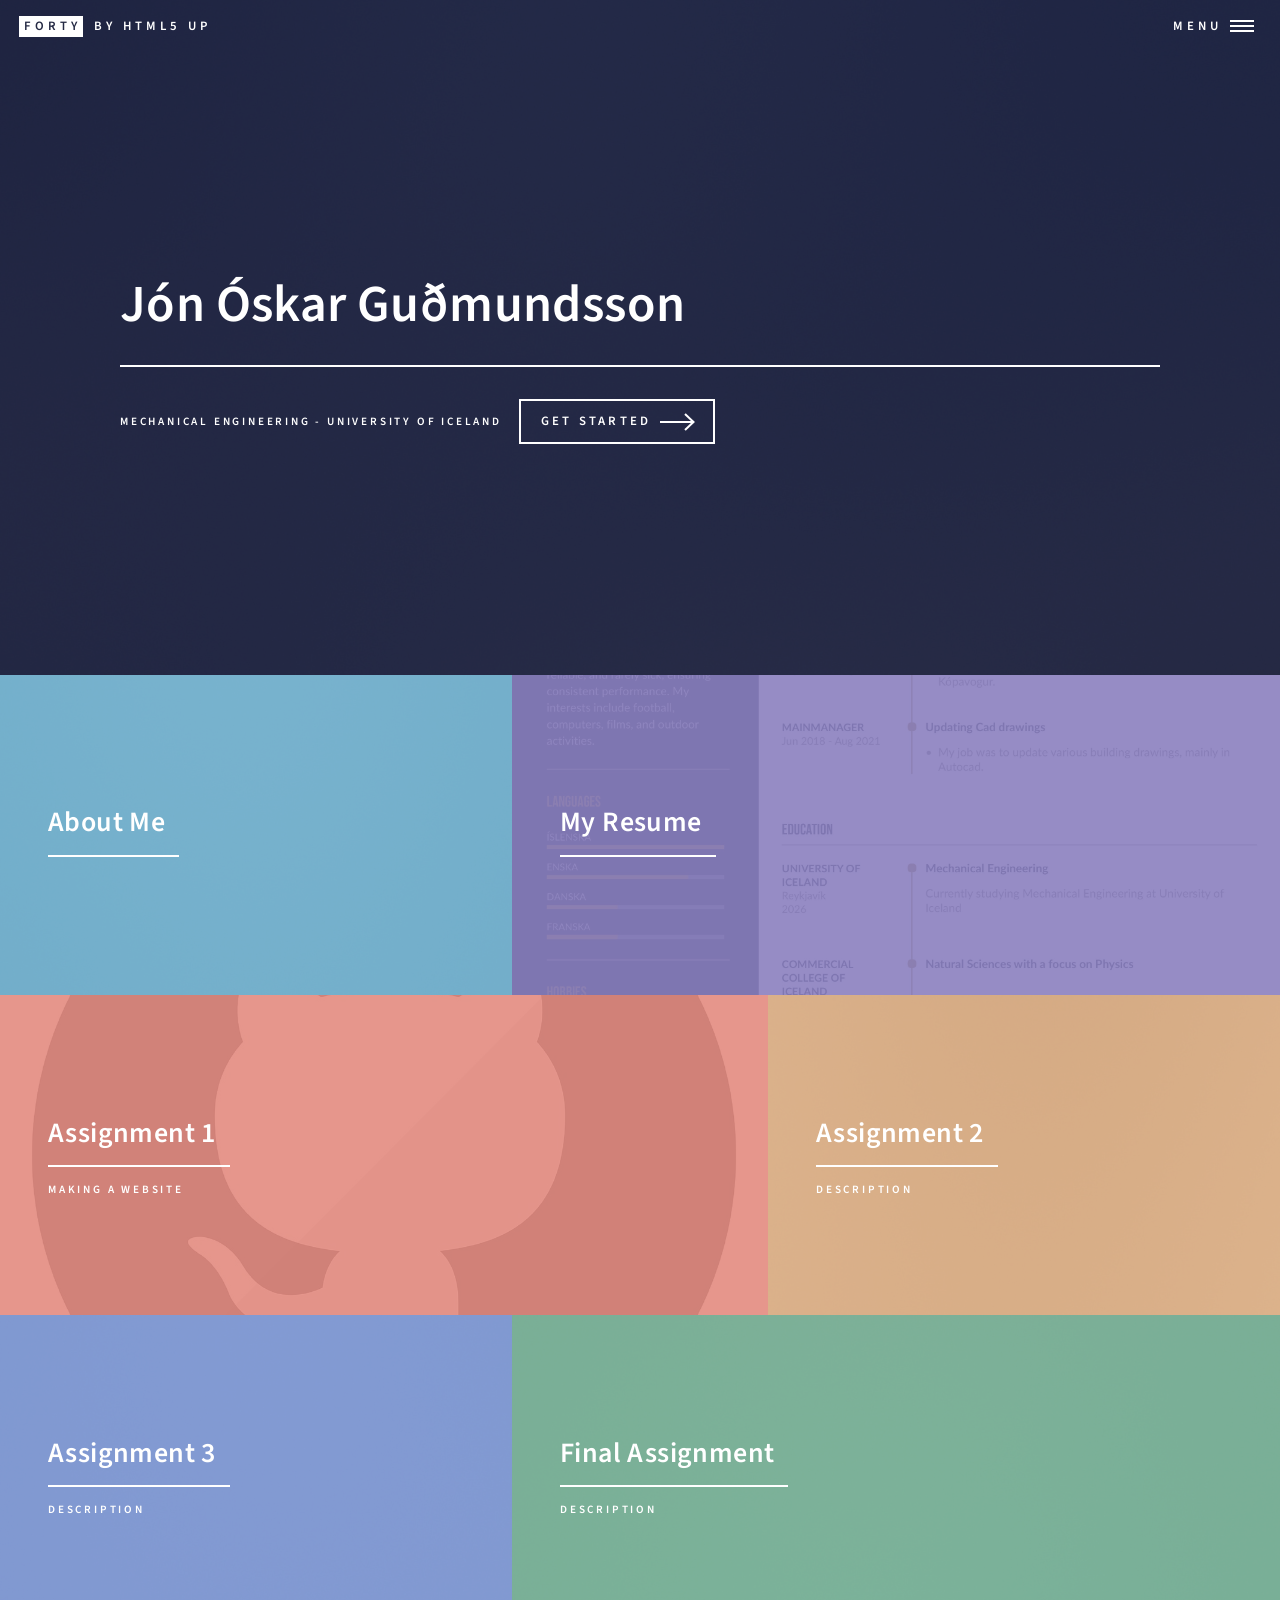
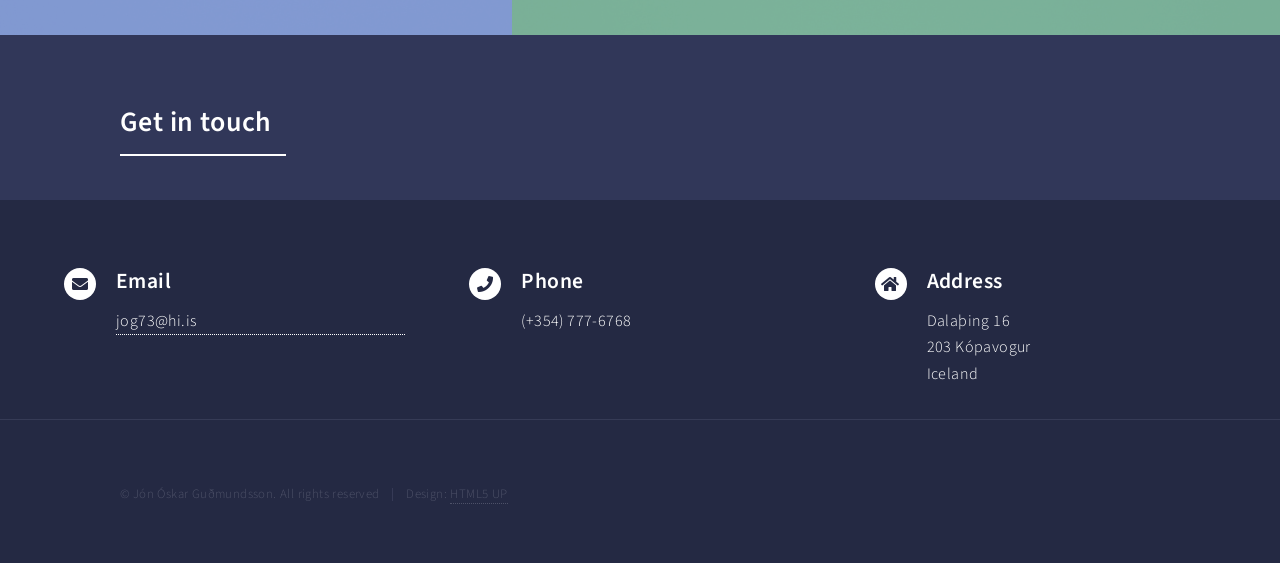
==== commit ab791a50: "Add website files" ====
--- a/index.html
+++ b/index.html
@@ -60,7 +60,7 @@
 							<section id="one" class="tiles">
 								<article>
 									<span class="image">
-										<img src="mig.jpg" alt="" />
+										<img src="images/pic02.jpg" alt="" />
 									</span>
 									<header class="major">
 										<h3><a href="aboutme.html" class="link">About Me</a></h3>
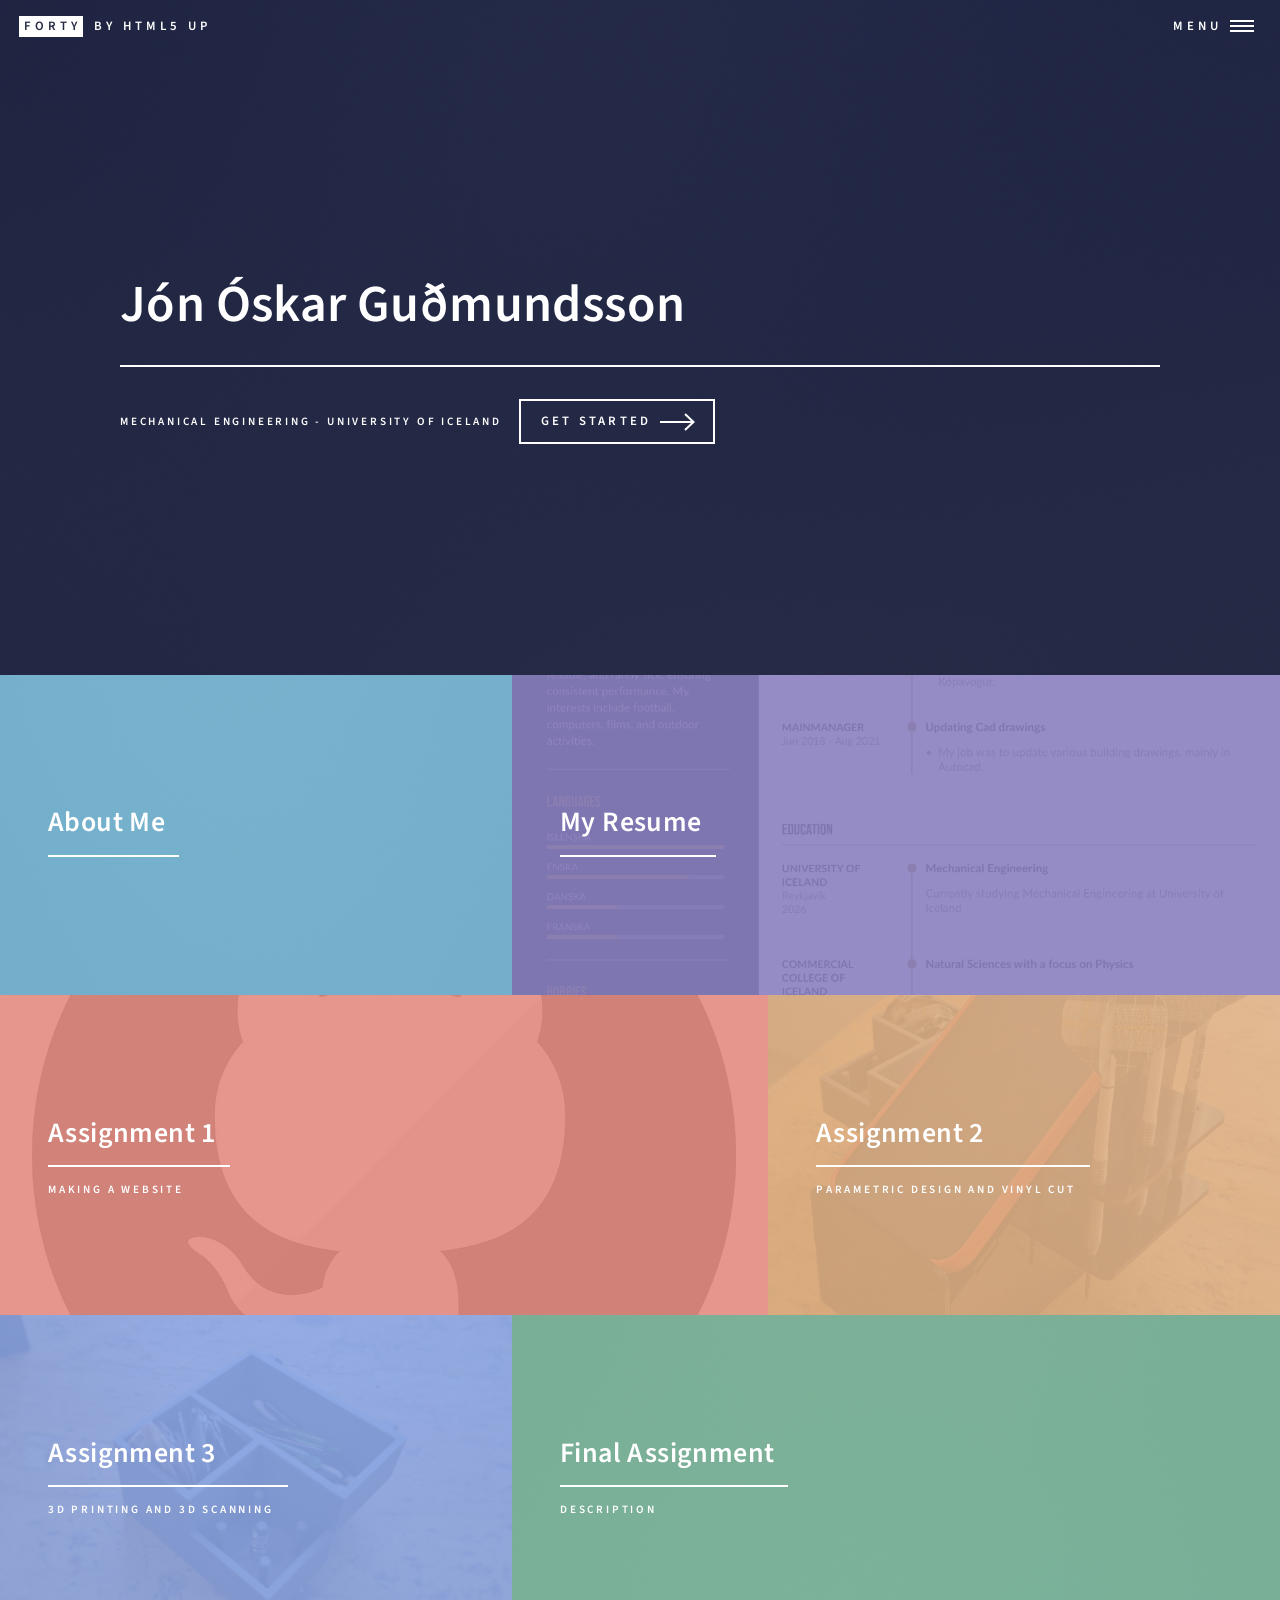
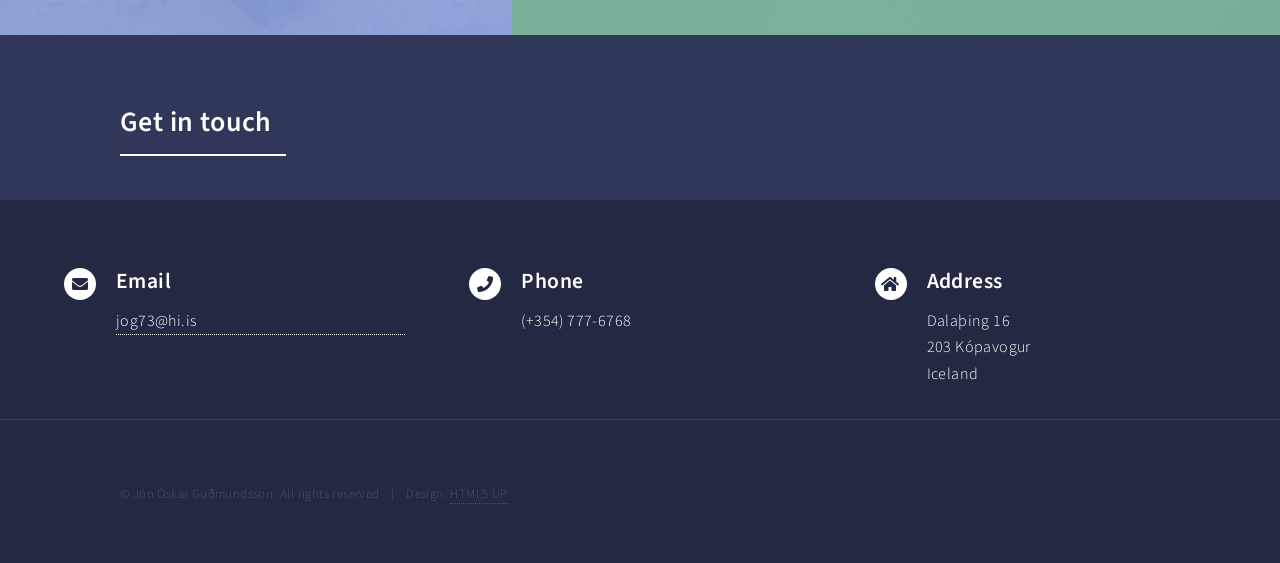
==== commit 3efbf0d6: "arg" ====
--- a/index.html
+++ b/index.html
@@ -87,20 +87,20 @@
 								</article>
 								<article>
 									<span class="image">
-										<img src="images/pic04.jpg" alt="" />
+										<img src="images/verkefni2/Adalmynd.jpg" alt="" />
 									</span>
 									<header class="major">
 										<h3><a href="assignment2.html" class="link">Assignment 2</a></h3>
-										<p>Description</p>
+										<p>Parametric Design and Vinyl Cut</p>
 									</header>
 								</article>
 								<article>
 									<span class="image">
-										<img src="images/pic05.jpg" alt="" />
+										<img src="images/verkefni3/final.jpg" alt="" />
 									</span>
 									<header class="major">
 										<h3><a href="assignment3.html" class="link">Assignment 3</a></h3>
-										<p>Description</p>
+										<p>3D Printing and 3D Scanning</p>
 									</header>
 								</article>
 								<article>
@@ -175,4 +175,4 @@
 			<script src="assets/js/main.js"></script>
 
 	</body>
-</html>+</html>
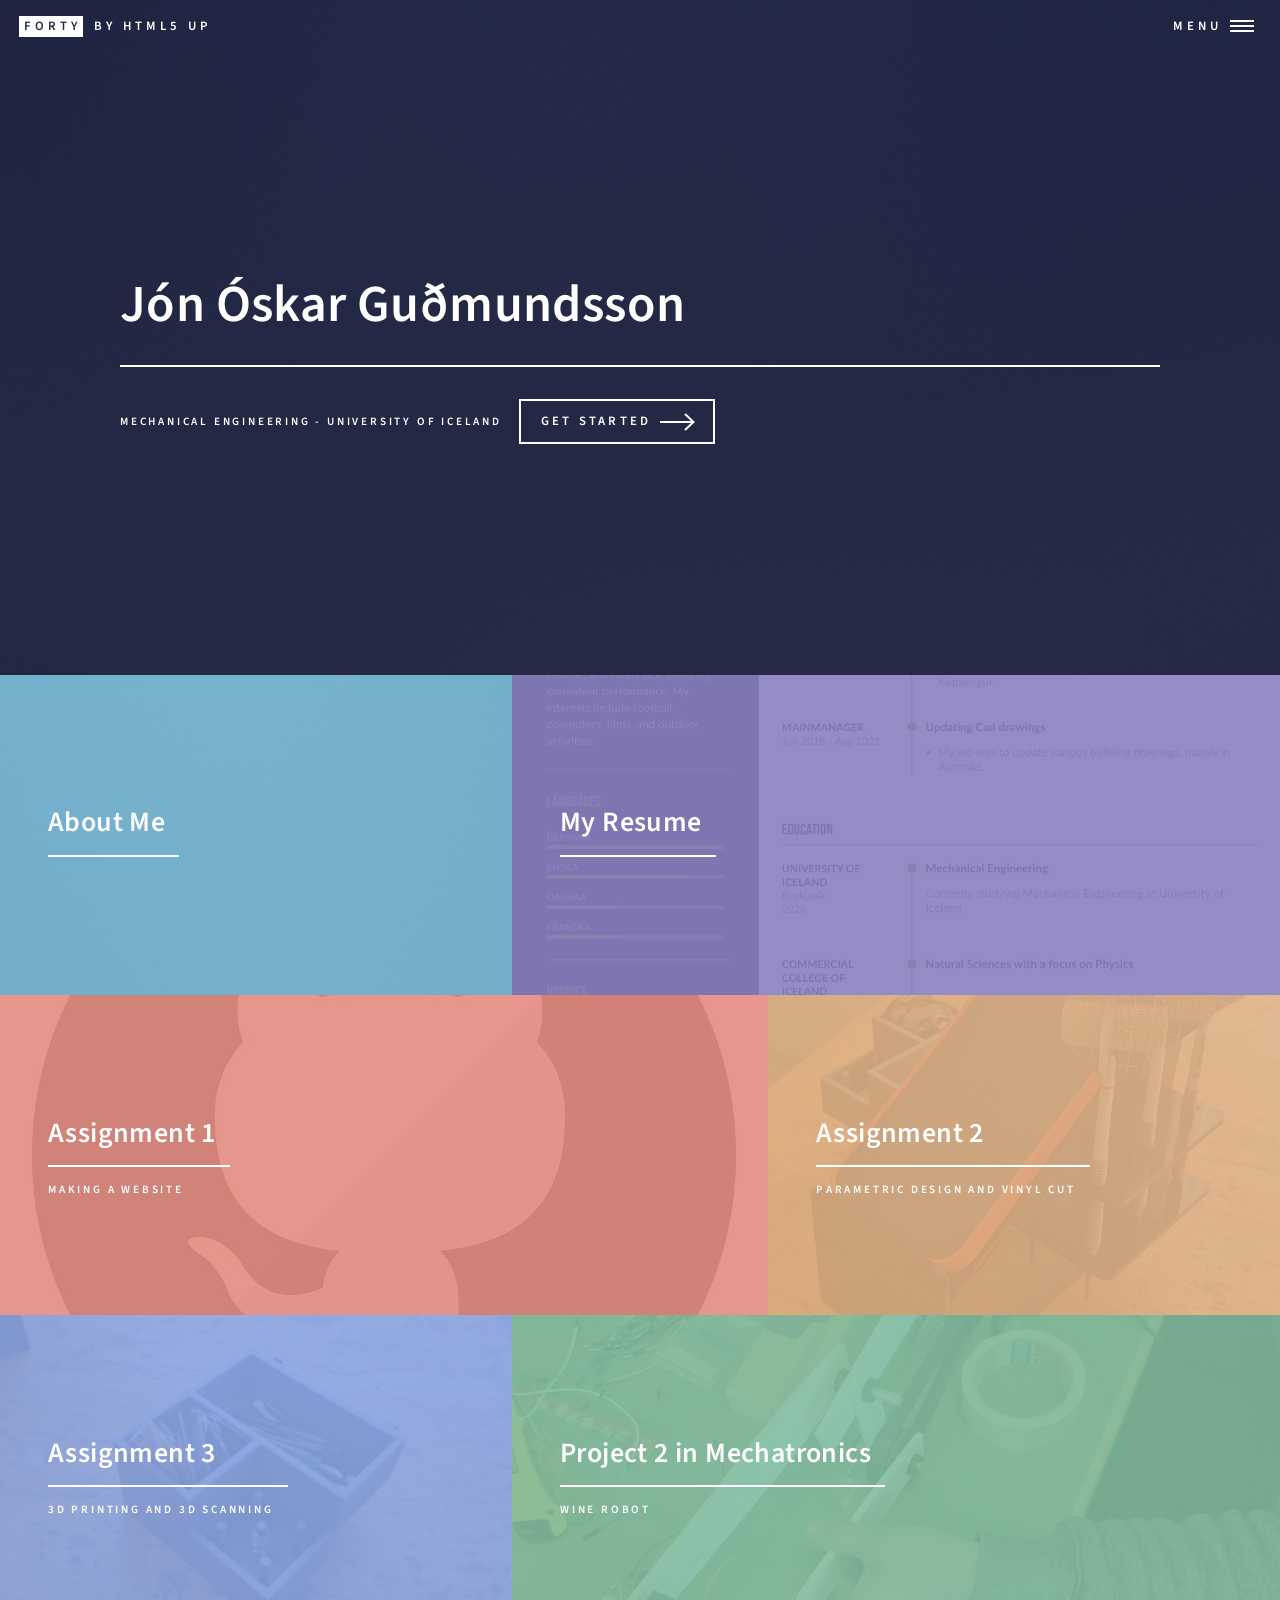
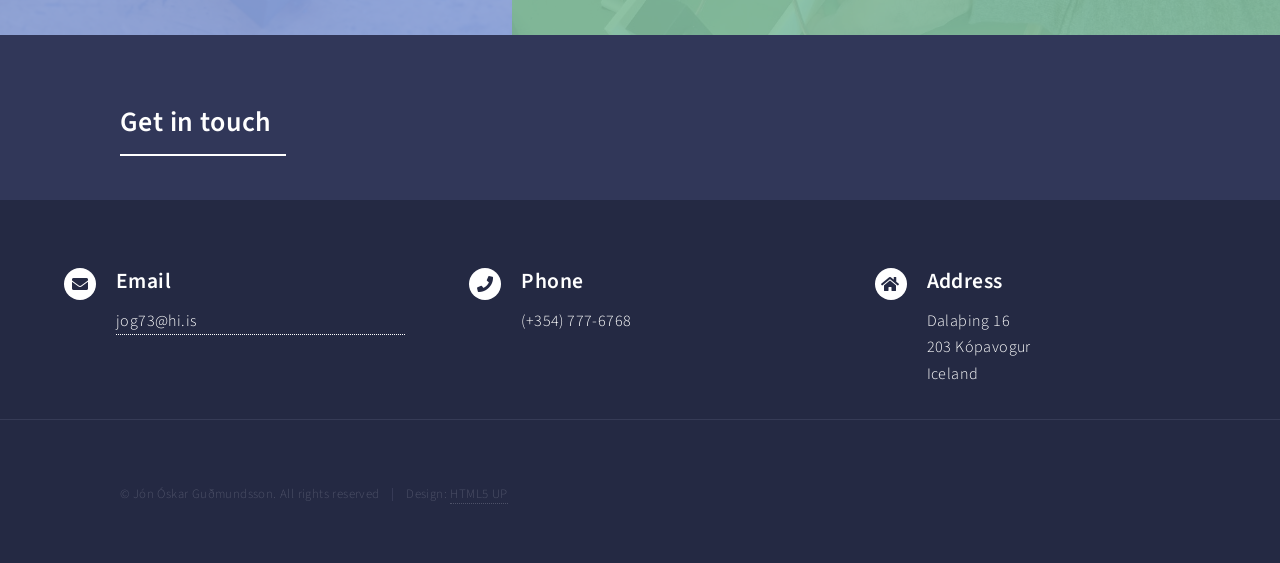
==== commit ed36342a: "commit new changes" ====
--- a/index.html
+++ b/index.html
@@ -34,7 +34,7 @@
 							<li><a href="assignment1.html">Assignment 1</a></li>
 							<li><a href="assignment2.html">Assignment 2</a></li>
 							<li><a href="assignment3.html">Assignment 3</a></li>
-							<li><a href="finalassignment.html">Final Assignment </a></li>
+							<li><a href="winerobot.html">Wine Robot </a></li>
 						</ul>
 					</nav>
 
@@ -105,11 +105,11 @@
 								</article>
 								<article>
 									<span class="image">
-										<img src="images/pic06.jpg" alt="" />
+										<img src="images/wine-robot/arm_robot_full.jpg" alt="" />
 									</span>
 									<header class="major">
-										<h3><a href="finalassignment.html" class="link">Final Assignment</a></h3>
-										<p>Description</p>
+										<h3><a href="winerobot.html" class="link">Project 2 in Mechatronics</a></h3>
+										<p>Wine robot</p>
 									</header>
 								</article>
 							</section>
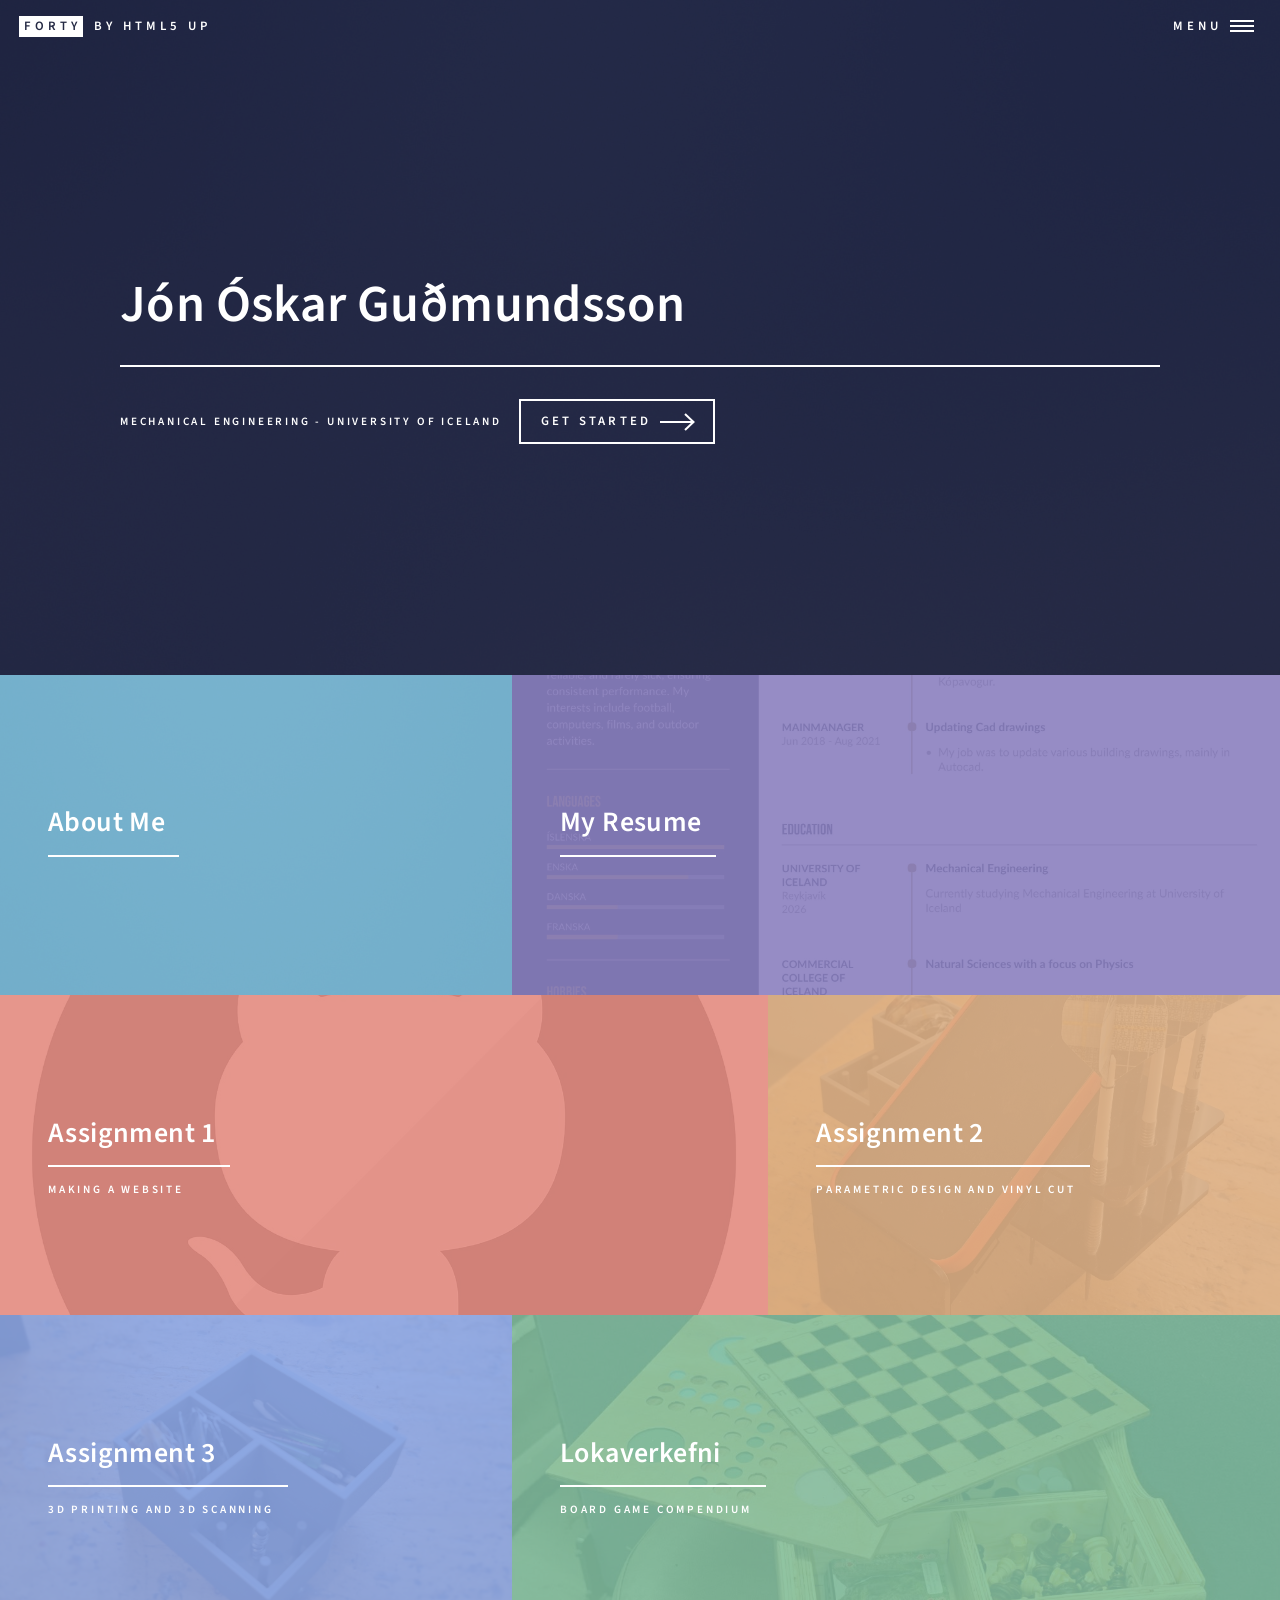
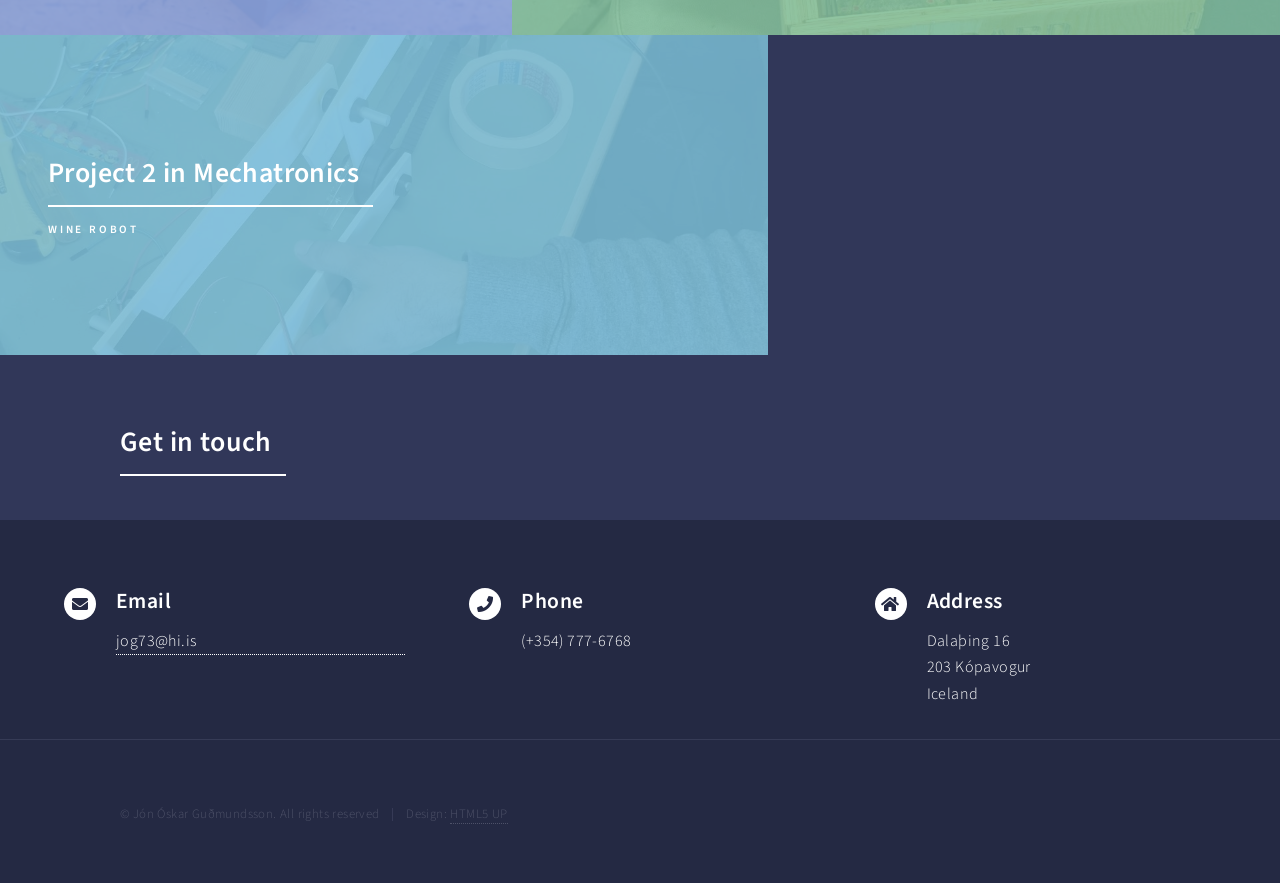
==== commit f460f6b3: "yes2" ====
--- a/index.html
+++ b/index.html
@@ -34,6 +34,7 @@
 							<li><a href="assignment1.html">Assignment 1</a></li>
 							<li><a href="assignment2.html">Assignment 2</a></li>
 							<li><a href="assignment3.html">Assignment 3</a></li>
+							<li><a href="finalassignment_TF.html">Final Assignment </a></li>
 							<li><a href="winerobot.html">Wine Robot </a></li>
 						</ul>
 					</nav>
@@ -101,6 +102,15 @@
 									<header class="major">
 										<h3><a href="assignment3.html" class="link">Assignment 3</a></h3>
 										<p>3D Printing and 3D Scanning</p>
+									</header>
+								</article>
+								<article>
+									<span class="image">
+										<img src="images/final_assignment/Main_boardgame.jpg" alt="" />
+									</span>
+									<header class="major">
+										<h3><a href="finalassignment_TF.html" class="link">Lokaverkefni</a></h3>
+										<p>Board game compendium</p>
 									</header>
 								</article>
 								<article>
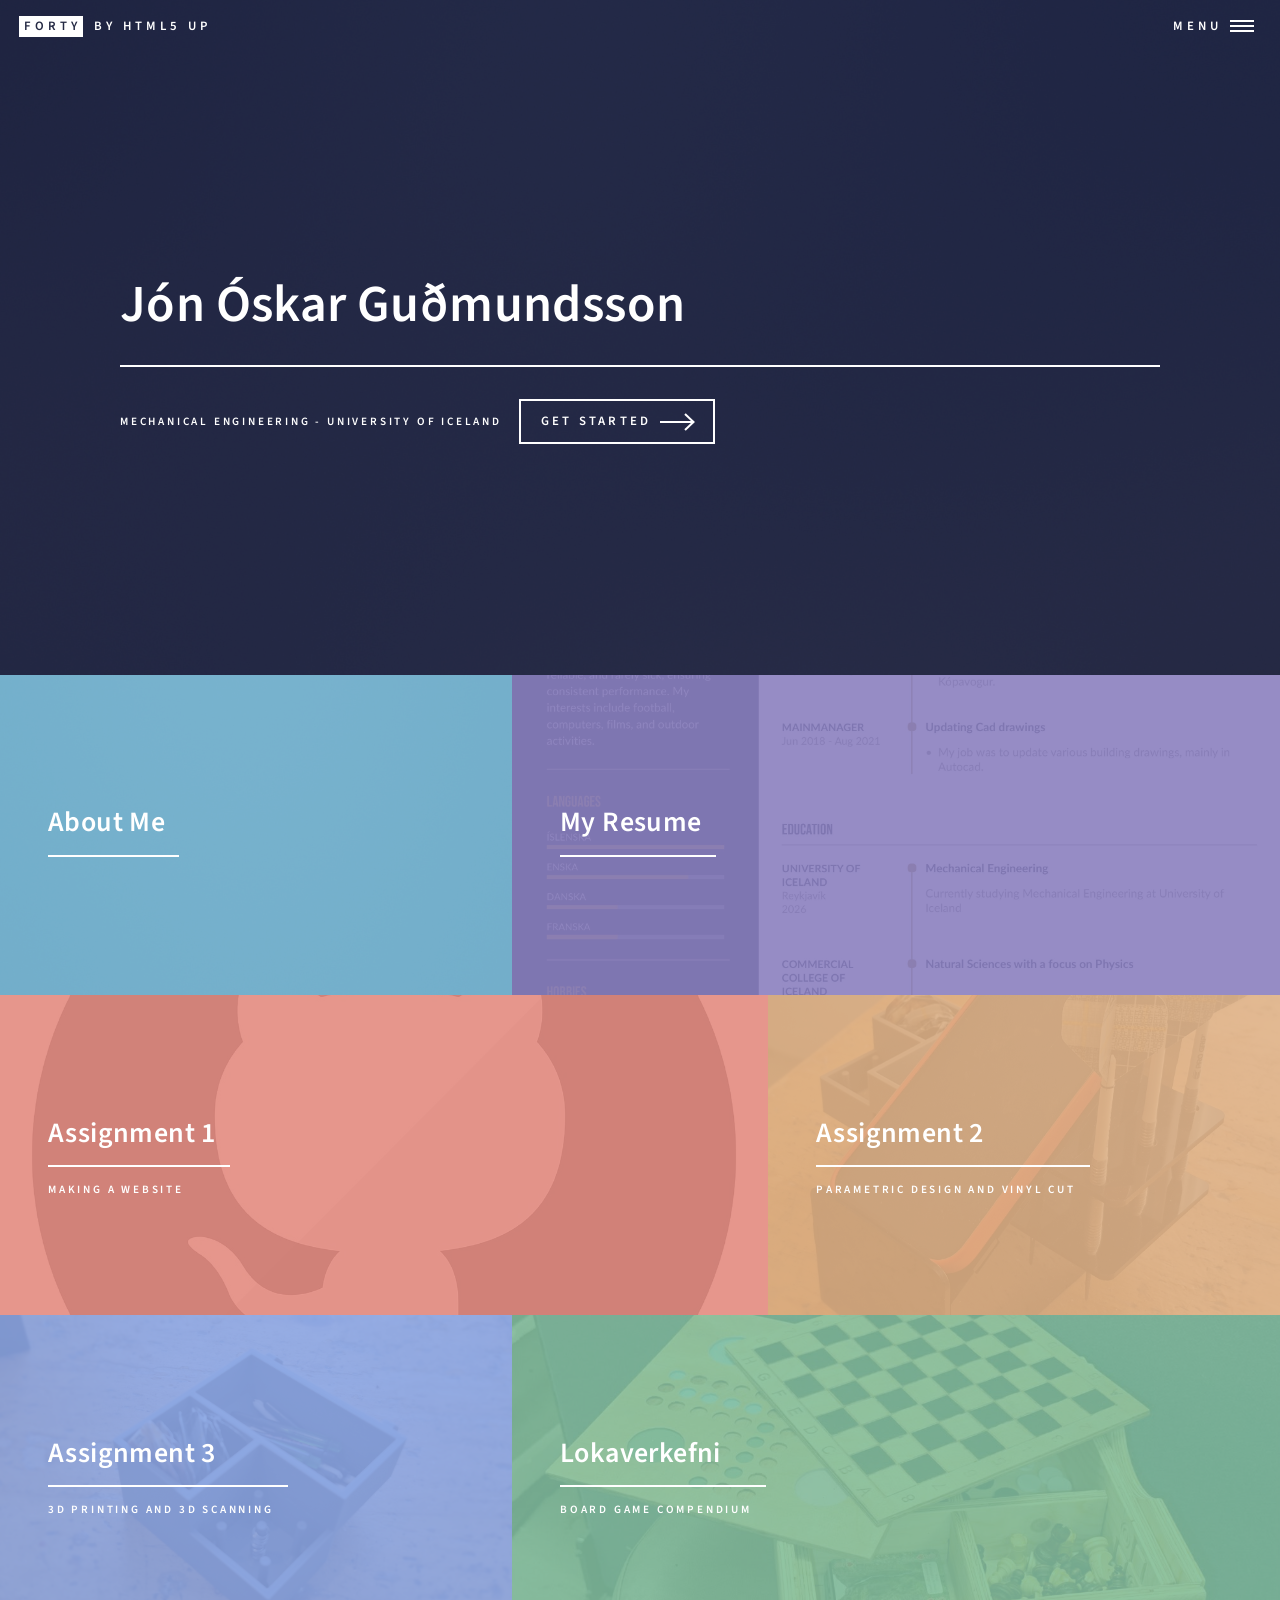
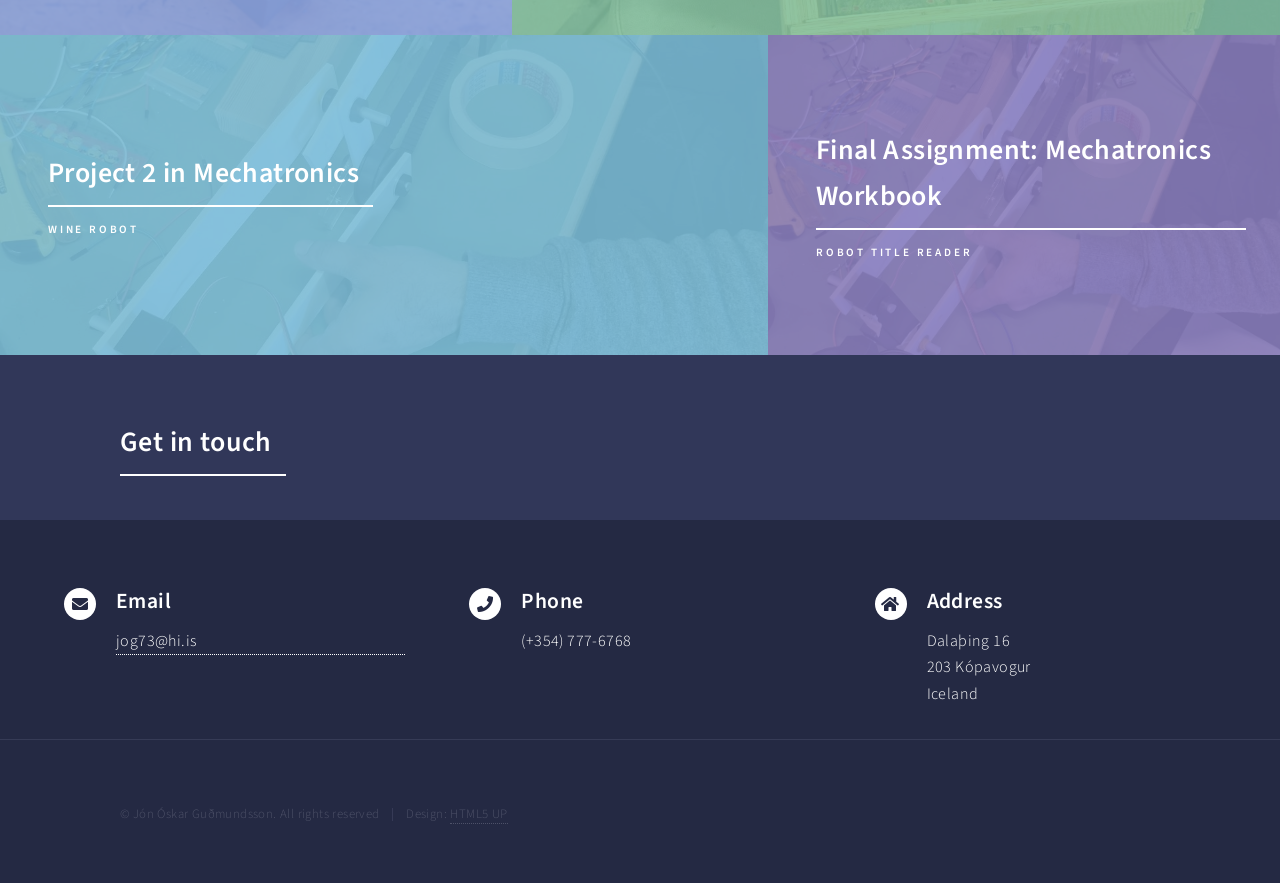
==== commit 1e594e29: "sre" ====
--- a/index.html
+++ b/index.html
@@ -36,6 +36,7 @@
 							<li><a href="assignment3.html">Assignment 3</a></li>
 							<li><a href="finalassignment_TF.html">Final Assignment </a></li>
 							<li><a href="winerobot.html">Wine Robot </a></li>
+							<li><a href="finalassignment_TV.html">Final Assignment: Mechatronics </a></li>
 						</ul>
 					</nav>
 
@@ -122,6 +123,15 @@
 										<p>Wine robot</p>
 									</header>
 								</article>
+																<article>
+									<span class="image">
+										<img src="images/wine-robot/arm_robot_full.jpg" alt="" />
+									</span>
+									<header class="major">
+										<h3><a href="winerobot.html" class="link">Final Assignment: Mechatronics Workbook</a></h3>
+										<p>Robot Title reader</p>
+									</header>
+								</article>
 							</section>
 
 						<!-- Two -->
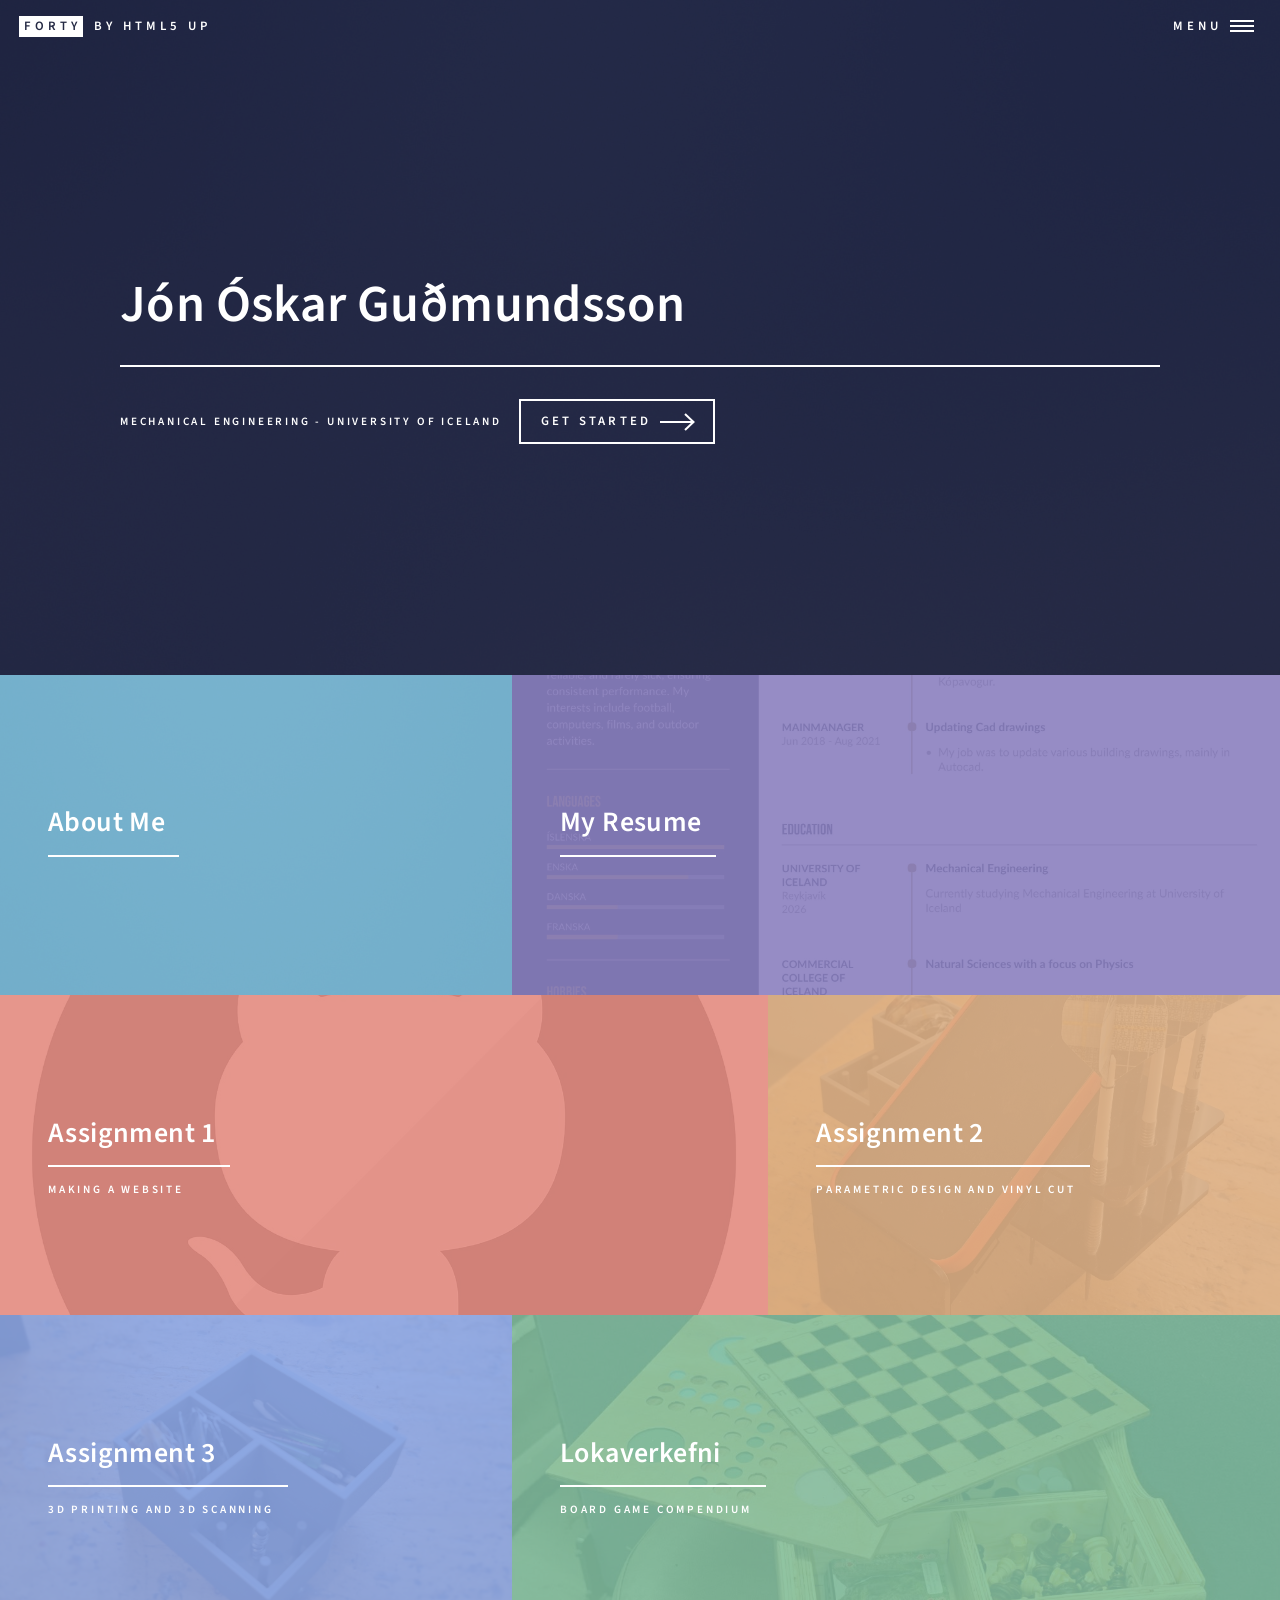
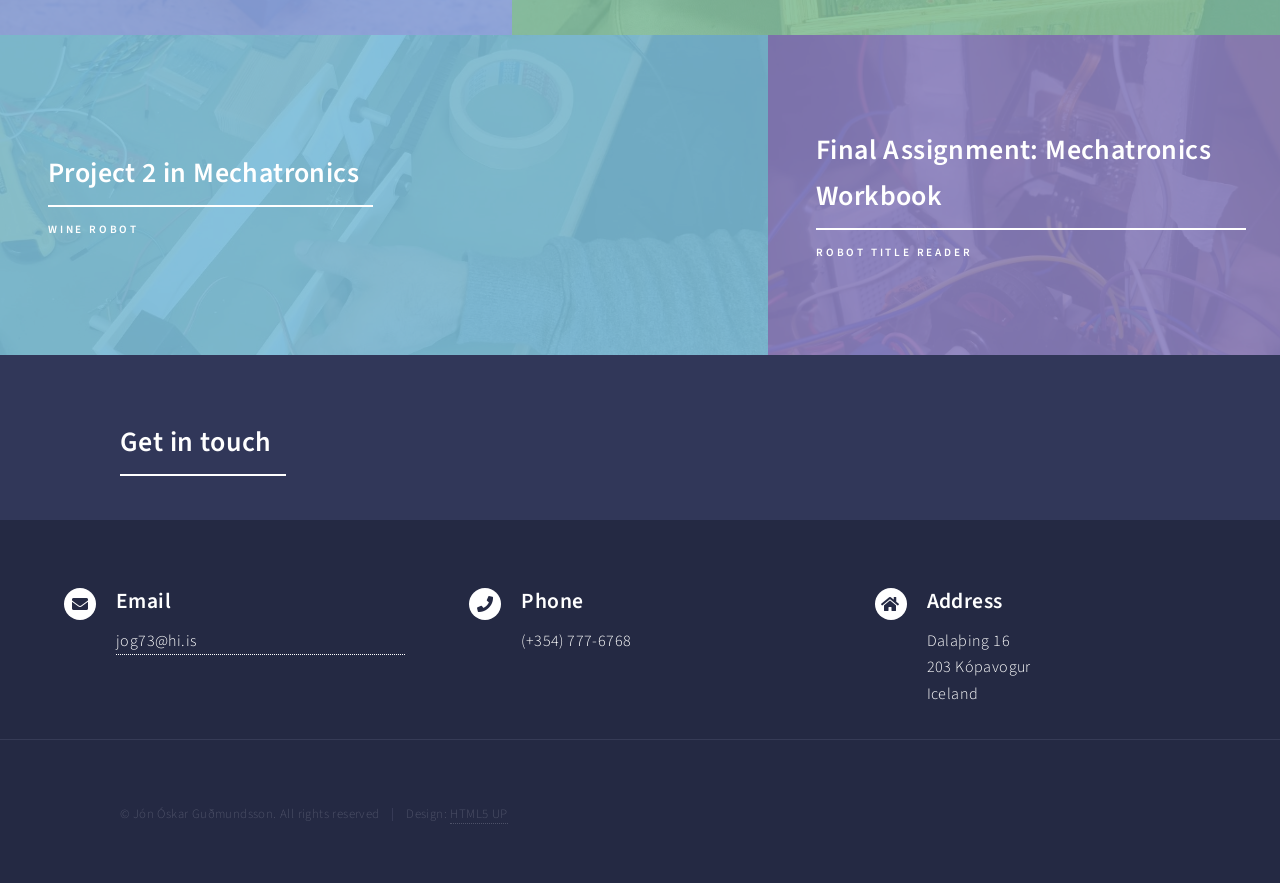
==== commit 3e6fc64f: "ok" ====
--- a/index.html
+++ b/index.html
@@ -125,10 +125,10 @@
 								</article>
 																<article>
 									<span class="image">
-										<img src="images/wine-robot/arm_robot_full.jpg" alt="" />
+										<img src="images/bookreader.jpg" alt="" />
 									</span>
 									<header class="major">
-										<h3><a href="winerobot.html" class="link">Final Assignment: Mechatronics Workbook</a></h3>
+										<h3><a href="finalassignment_TV.html" class="link">Final Assignment: Mechatronics Workbook</a></h3>
 										<p>Robot Title reader</p>
 									</header>
 								</article>
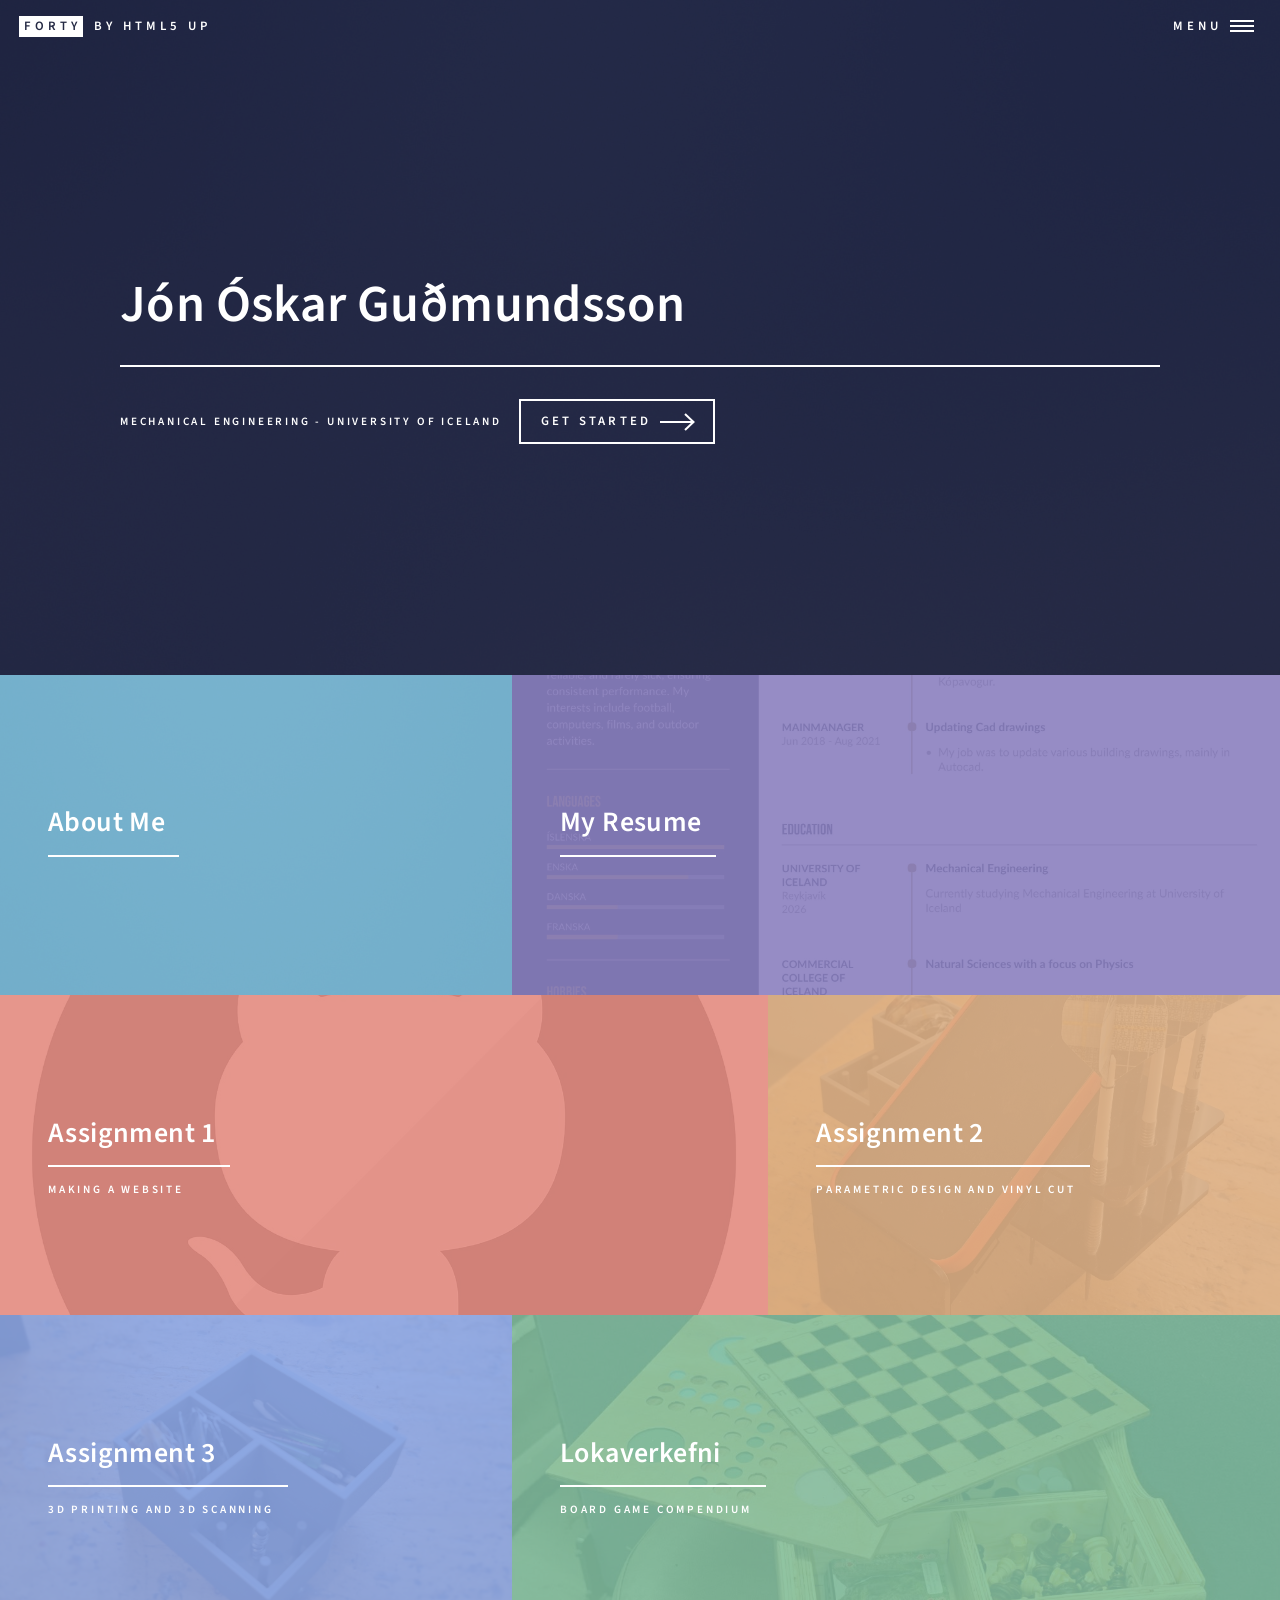
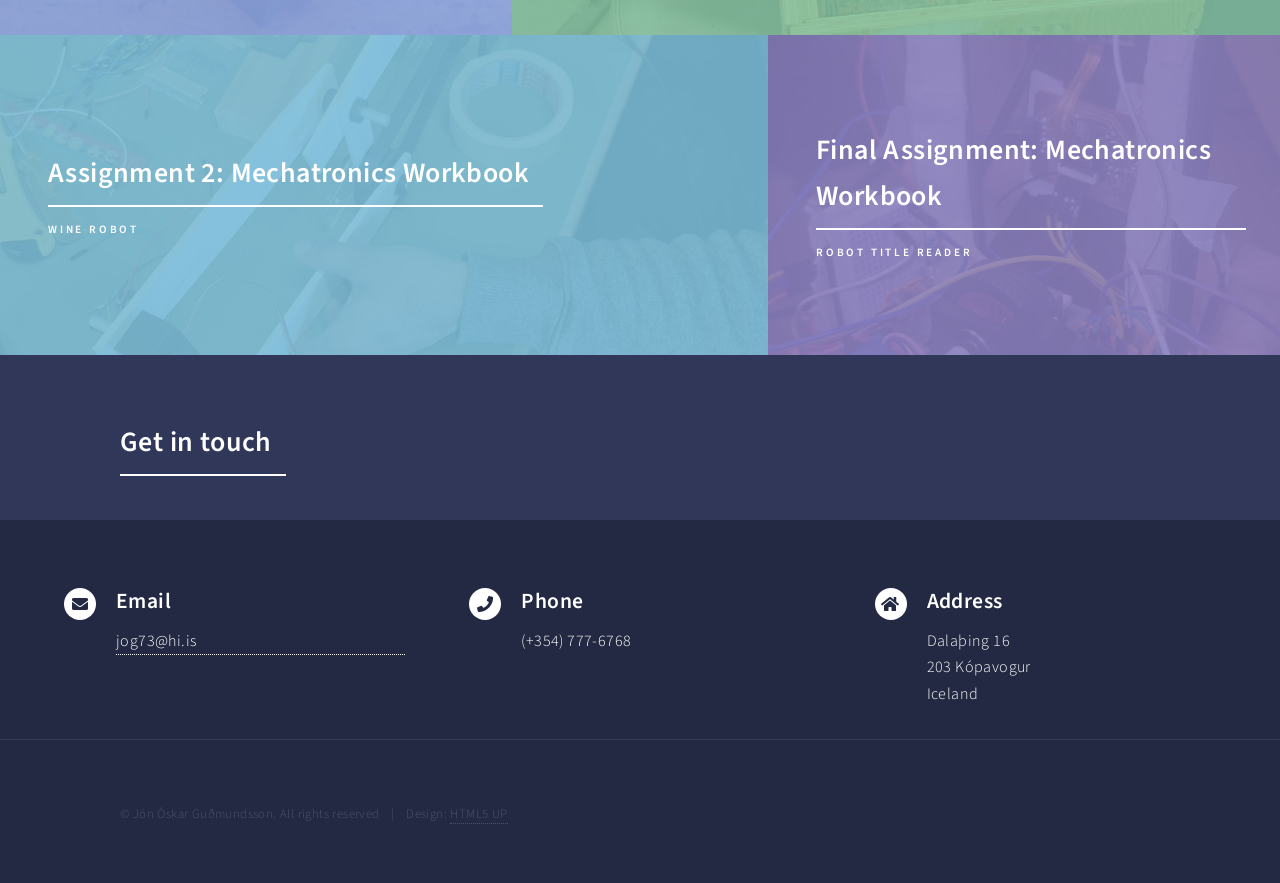
==== commit 8ba5c371: "yes" ====
--- a/index.html
+++ b/index.html
@@ -119,7 +119,7 @@
 										<img src="images/wine-robot/arm_robot_full.jpg" alt="" />
 									</span>
 									<header class="major">
-										<h3><a href="winerobot.html" class="link">Project 2 in Mechatronics</a></h3>
+										<h3><a href="winerobot.html" class="link">Assignment 2: Mechatronics Workbook</a></h3>
 										<p>Wine robot</p>
 									</header>
 								</article>
